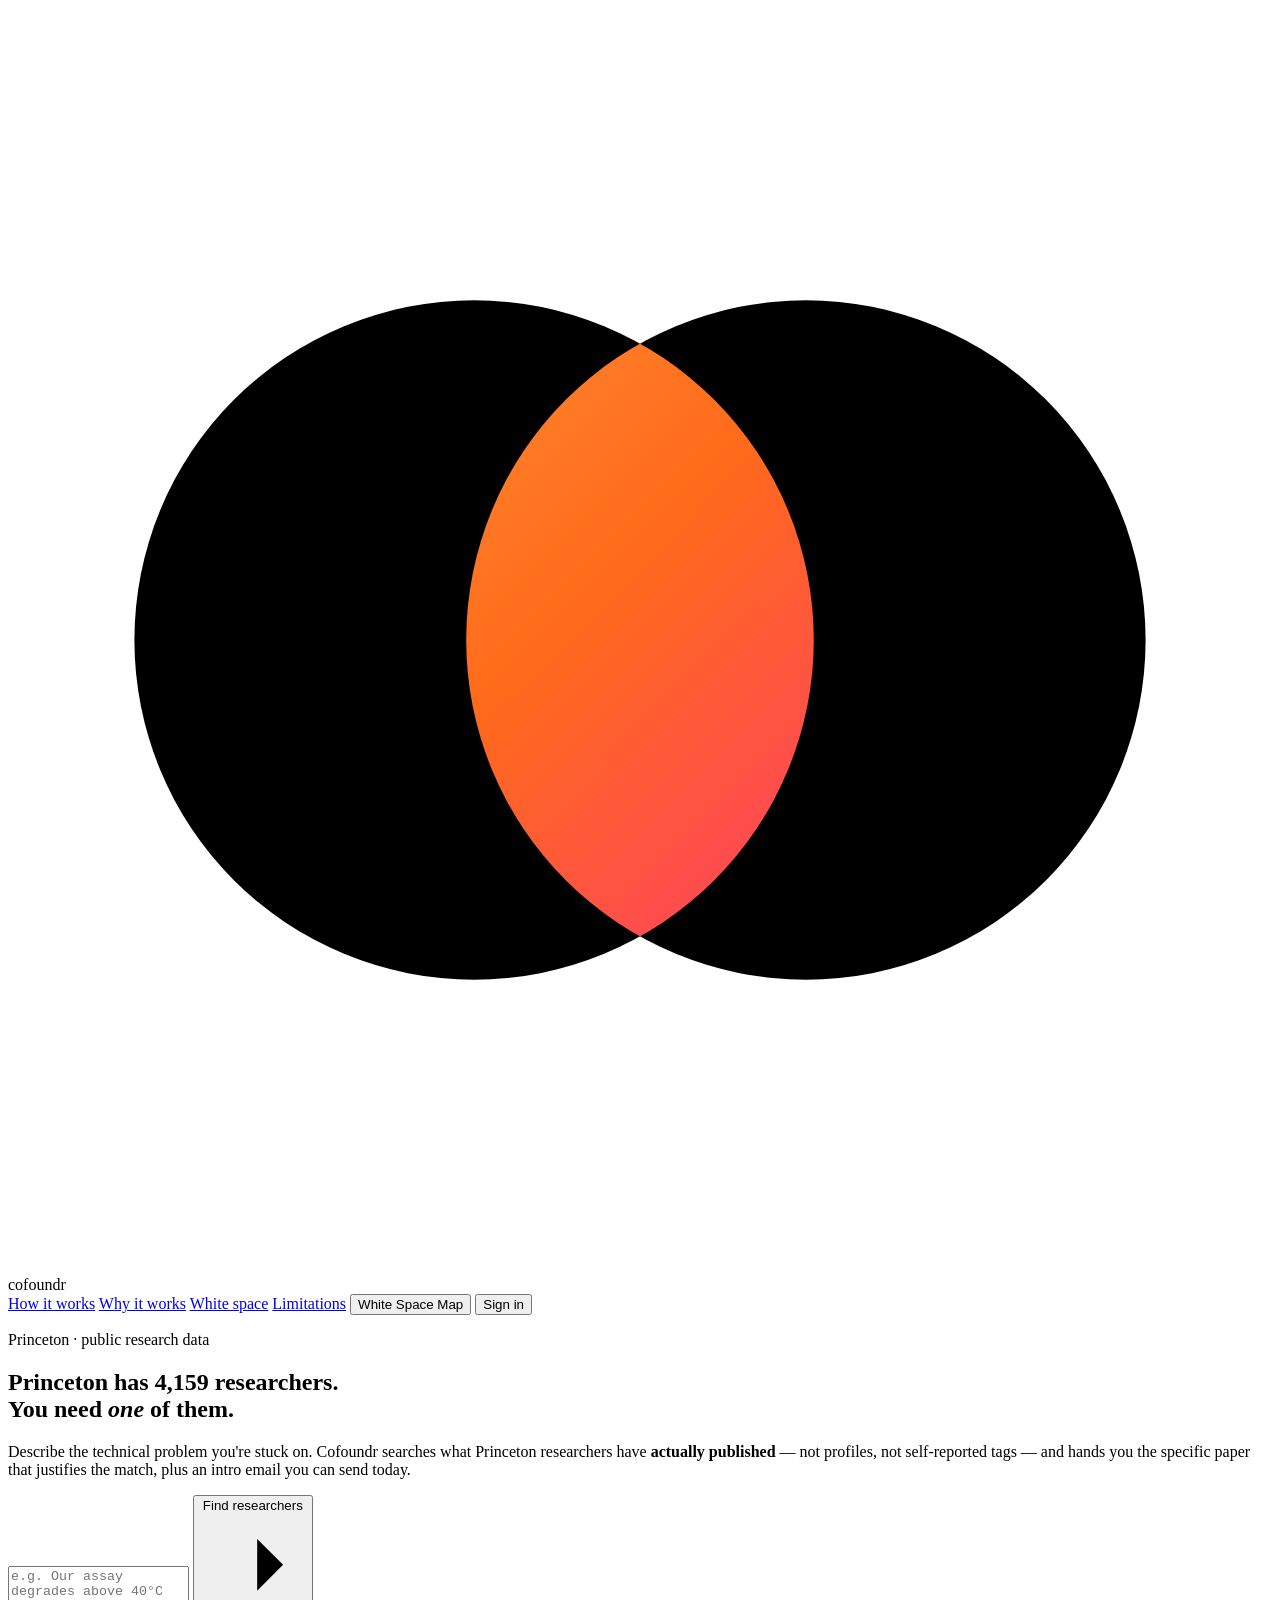
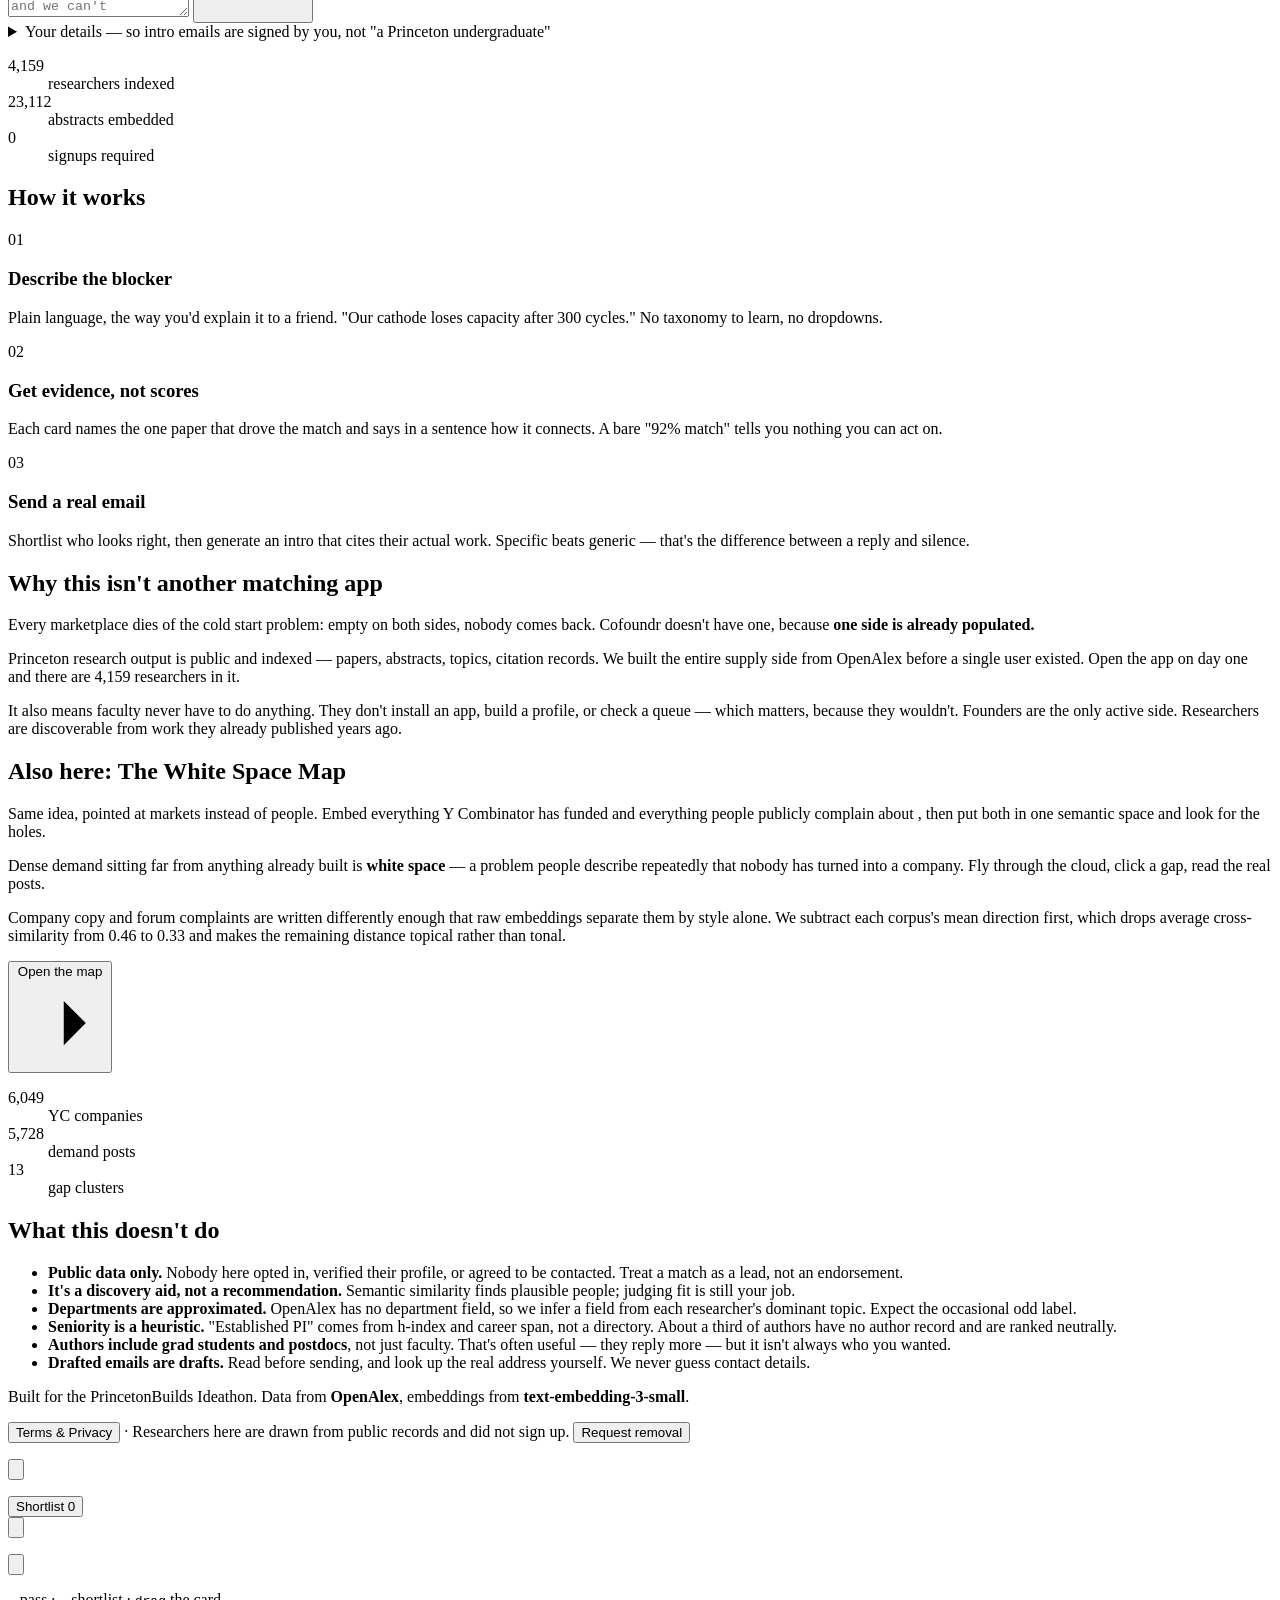
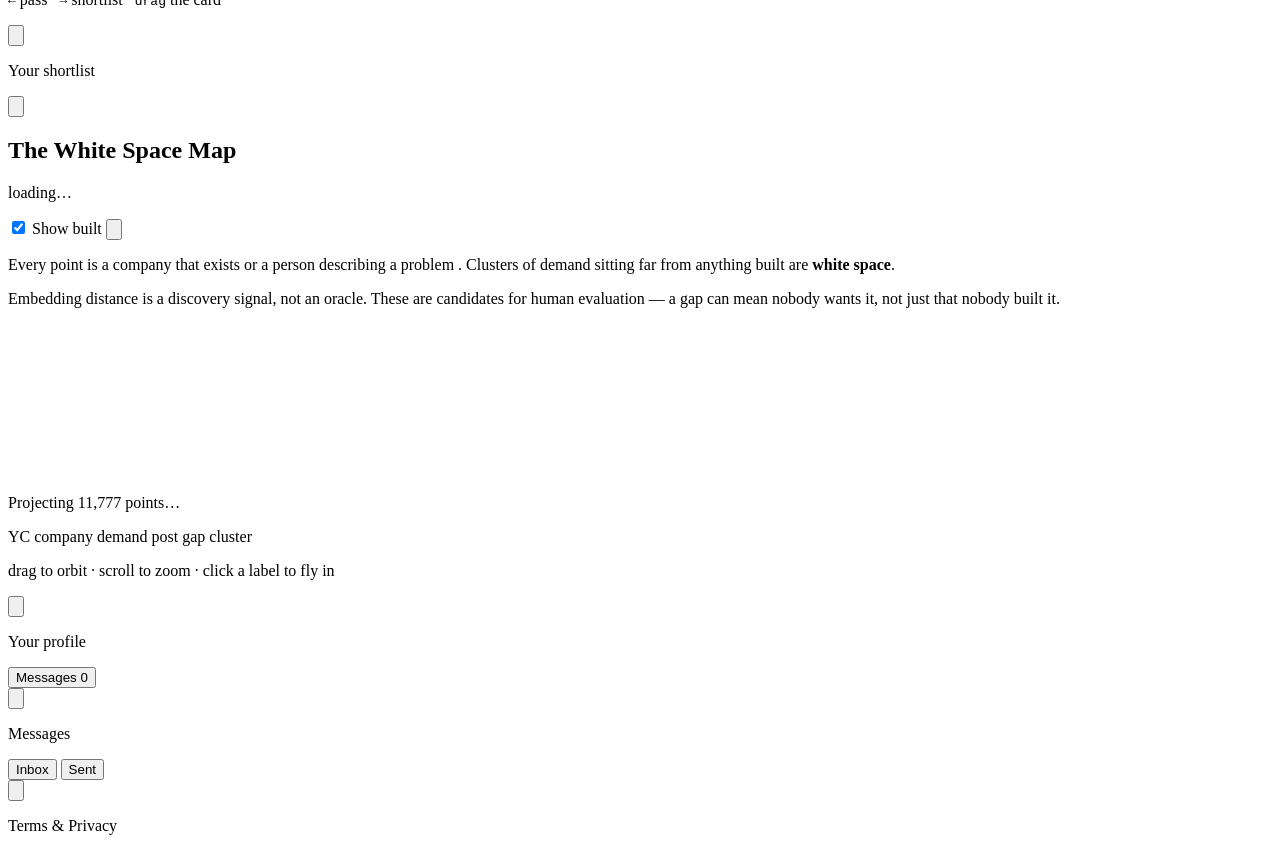
==== app/static/index.html @ f724404a "Add intake questions, jargon translator, terms, and motion Two matching questions at signup: who you" ====
<!doctype html>
<html lang="en">
<head>
<meta charset="utf-8">
<meta name="viewport" content="width=device-width, initial-scale=1">
<title>cofoundr — find the researcher who can solve your problem</title>
<!-- inline data URI so the tab icon survives with wifi off, like everything else here -->
<link rel="icon" href="data:image/svg+xml,%3Csvg xmlns='http://www.w3.org/2000/svg' viewBox='0 0 32 32'%3E%3Cdefs%3E%3ClinearGradient id='g' x1='0' y1='0' x2='1' y2='1'%3E%3Cstop offset='0' stop-color='%23ff9d3d'/%3E%3Cstop offset='.55' stop-color='%23ff6b1a'/%3E%3Cstop offset='1' stop-color='%23ff3d68'/%3E%3C/linearGradient%3E%3CclipPath id='r'%3E%3Ccircle cx='20.2' cy='16' r='8.6'/%3E%3C/clipPath%3E%3C/defs%3E%3Ccircle cx='11.8' cy='16' r='8.6' fill='none' stroke='%23888' stroke-width='1.8'/%3E%3Ccircle cx='20.2' cy='16' r='8.6' fill='none' stroke='%23888' stroke-width='1.8'/%3E%3Ccircle cx='11.8' cy='16' r='8.6' fill='url(%23g)' clip-path='url(%23r)'/%3E%3C/svg%3E">
<link rel="stylesheet" href="/static/style.css">
</head>
<body>

<div class="grain" aria-hidden="true"></div>

<!-- ── Landing ────────────────────────────────────────────── -->
<section id="search-view" class="view is-active">
  <nav class="nav">
    <div class="brand">
      <!-- Two circles: the problem you have, the work someone already published.
           The lit intersection is the whole product. -->
      <svg class="brand-mark" viewBox="0 0 32 32" aria-hidden="true">
        <defs>
          <linearGradient id="cf-grad" x1="0" y1="0" x2="1" y2="1">
            <stop offset="0" stop-color="#ff9d3d"/>
            <stop offset="0.55" stop-color="#ff6b1a"/>
            <stop offset="1" stop-color="#ff3d68"/>
          </linearGradient>
          <clipPath id="cf-right"><circle cx="20.2" cy="16" r="8.6"/></clipPath>
        </defs>
        <circle class="cf-ring" cx="11.8" cy="16" r="8.6"/>
        <circle class="cf-ring" cx="20.2" cy="16" r="8.6"/>
        <circle class="cf-lens" cx="11.8" cy="16" r="8.6" fill="url(#cf-grad)" clip-path="url(#cf-right)"/>
      </svg>
      <span class="brand-name">cofoundr</span>
    </div>
    <div class="nav-links">
      <a href="#how">How it works</a>
      <a href="#insight">Why it works</a>
      <a href="#map">White space</a>
      <a href="#limits">Limitations</a>
      <button class="nav-cta" id="open-map">White Space Map</button>
      <button class="nav-account" id="nav-account">Sign in</button>
    </div>
  </nav>

  <div class="landing">
    <header class="search-inner">
      <p class="eyebrow">Princeton · public research data</p>
      <h1 class="hero">
        Princeton has <span class="count">4,159</span> researchers.<br>
        You need <em>one</em> of them.
      </h1>
      <p class="hero-sub">
        Describe the technical problem you're stuck on. Cofoundr searches what
        Princeton researchers have <strong>actually published</strong> — not profiles,
        not self-reported tags — and hands you the specific paper that justifies the
        match, plus an intro email you can send today.
      </p>

      <form id="search-form" class="search-box" autocomplete="off">
        <textarea id="problem-input" rows="3" placeholder="e.g. Our assay degrades above 40°C and we can't stabilize the enzyme…" aria-label="Describe your technical problem"></textarea>
        <button type="submit" class="btn-primary" id="search-btn">
          <span>Find researchers</span>
          <svg viewBox="0 0 24 24" aria-hidden="true"><path d="M5 12h13M13 6l6 6-6 6"/></svg>
        </button>
      </form>

      <div class="chips" id="scenario-chips" aria-label="Example problems"></div>

      <details class="profile">
        <summary>Your details <span>— so intro emails are signed by you, not "a Princeton undergraduate"</span></summary>
        <div class="profile-grid">
          <label>Name<input id="f-name" type="text" placeholder="Alex Zeng" autocomplete="off"></label>
          <label>Year<input id="f-year" type="text" placeholder="junior" autocomplete="off"></label>
          <label>Major<input id="f-major" type="text" placeholder="Computer Science" autocomplete="off"></label>
          <label class="wide">What you're building<input id="f-project" type="text" placeholder="a low-cost water testing kit for rural clinics" autocomplete="off"></label>
        </div>
        <p class="profile-note">Saved in this browser only. Never sent anywhere except to draft your email.</p>
      </details>

      <dl class="stats">
        <div><dt>4,159</dt><dd>researchers indexed</dd></div>
        <div><dt>23,112</dt><dd>abstracts embedded</dd></div>
        <div><dt>0</dt><dd>signups required</dd></div>
      </dl>
    </header>

    <section class="band" id="how">
      <h2 class="band-title">How it works</h2>
      <div class="steps">
        <article class="step">
          <span class="step-n">01</span>
          <h3>Describe the blocker</h3>
          <p>Plain language, the way you'd explain it to a friend. "Our cathode loses capacity after 300 cycles." No taxonomy to learn, no dropdowns.</p>
        </article>
        <article class="step">
          <span class="step-n">02</span>
          <h3>Get evidence, not scores</h3>
          <p>Each card names the one paper that drove the match and says in a sentence how it connects. A bare "92% match" tells you nothing you can act on.</p>
        </article>
        <article class="step">
          <span class="step-n">03</span>
          <h3>Send a real email</h3>
          <p>Shortlist who looks right, then generate an intro that cites their actual work. Specific beats generic — that's the difference between a reply and silence.</p>
        </article>
      </div>
    </section>

    <section class="band" id="insight">
      <h2 class="band-title">Why this isn't another matching app</h2>
      <div class="insight">
        <p class="insight-lead">
          Every marketplace dies of the cold start problem: empty on both sides, nobody
          comes back. Cofoundr doesn't have one, because <strong>one side is already
          populated.</strong>
        </p>
        <p>
          Princeton research output is public and indexed — papers, abstracts, topics,
          citation records. We built the entire supply side from OpenAlex before a single
          user existed. Open the app on day one and there are 4,159 researchers in it.
        </p>
        <p>
          It also means faculty never have to do anything. They don't install an app, build
          a profile, or check a queue — which matters, because they wouldn't. Founders are
          the only active side. Researchers are discoverable from work they already
          published years ago.
        </p>
      </div>
    </section>

    <section class="band" id="map">
      <h2 class="band-title">Also here: The White Space Map</h2>
      <div class="mapband">
        <div class="mapband-copy">
          <p>
            Same idea, pointed at markets instead of people. Embed everything Y Combinator
            has funded <span class="dot built"></span> and everything people publicly
            complain about <span class="dot want"></span>, then put both in one semantic
            space and look for the holes.
          </p>
          <p>
            Dense demand sitting far from anything already built is
            <b>white space</b> — a problem people describe repeatedly that nobody has
            turned into a company. Fly through the cloud, click a gap, read the real posts.
          </p>
          <p class="mapband-caveat">
            Company copy and forum complaints are written differently enough that raw
            embeddings separate them by style alone. We subtract each corpus's mean
            direction first, which drops average cross-similarity from 0.46 to 0.33 and
            makes the remaining distance topical rather than tonal.
          </p>
          <button class="btn-primary" id="open-map-2">
            <span>Open the map</span>
            <svg viewBox="0 0 24 24" aria-hidden="true"><path d="M5 12h13M13 6l6 6-6 6"/></svg>
          </button>
        </div>
        <dl class="stats mapband-stats">
          <div><dt>6,049</dt><dd>YC companies</dd></div>
          <div><dt>5,728</dt><dd>demand posts</dd></div>
          <div><dt>13</dt><dd>gap clusters</dd></div>
        </dl>
      </div>
    </section>

    <section class="band" id="limits">
      <h2 class="band-title">What this doesn't do</h2>
      <ul class="limits">
        <li><b>Public data only.</b> Nobody here opted in, verified their profile, or agreed to be contacted. Treat a match as a lead, not an endorsement.</li>
        <li><b>It's a discovery aid, not a recommendation.</b> Semantic similarity finds plausible people; judging fit is still your job.</li>
        <li><b>Departments are approximated.</b> OpenAlex has no department field, so we infer a field from each researcher's dominant topic. Expect the occasional odd label.</li>
        <li><b>Seniority is a heuristic.</b> "Established PI" comes from h-index and career span, not a directory. About a third of authors have no author record and are ranked neutrally.</li>
        <li><b>Authors include grad students and postdocs</b>, not just faculty. That's often useful — they reply more — but it isn't always who you wanted.</li>
        <li><b>Drafted emails are drafts.</b> Read before sending, and look up the real address yourself. We never guess contact details.</li>
      </ul>
    </section>

    <footer class="foot">
      <p>Built for the PrincetonBuilds Ideathon. Data from <b>OpenAlex</b>, embeddings from <b>text-embedding-3-small</b>.</p>
      <p>
        <button type="button" class="link-btn" id="open-terms">Terms &amp; Privacy</button>
        · Researchers here are drawn from public records and did not sign up.
        <button type="button" class="link-btn" id="open-terms-2">Request removal</button>
      </p>
    </footer>
  </div>
</section>

<!-- ── Deck ───────────────────────────────────────────────── -->
<section id="deck-view" class="view">
  <header class="topbar">
    <button class="icon-btn" id="back-btn" aria-label="New search">
      <svg viewBox="0 0 24 24"><path d="M19 12H6M11 18l-6-6 6-6"/></svg>
    </button>
    <p class="topbar-problem" id="topbar-problem"></p>
    <button class="shortlist-btn" id="shortlist-btn">
      Shortlist <span class="badge" id="shortlist-count">0</span>
    </button>
  </header>

  <div class="deck-wrap">
    <div class="deck" id="deck" aria-live="polite"></div>

    <div class="deck-empty" id="deck-empty" hidden>
      <h2>That's everyone.</h2>
      <p id="deck-empty-sub"></p>
      <button class="btn-primary" id="view-shortlist-btn">Review shortlist</button>
    </div>
  </div>

  <div class="deck-controls" id="deck-controls">
    <button class="round-btn pass" id="pass-btn" aria-label="Pass">
      <svg viewBox="0 0 24 24"><path d="M18 6 6 18M6 6l12 12"/></svg>
    </button>
    <p class="progress" id="progress"></p>
    <button class="round-btn keep" id="keep-btn" aria-label="Shortlist">
      <svg viewBox="0 0 24 24"><path d="M20 6 9 17l-5-5"/></svg>
    </button>
  </div>

  <p class="kbd-hint">
    <kbd>←</kbd> pass · <kbd>→</kbd> shortlist · <kbd>drag</kbd> the card
  </p>
</section>

<!-- ── Shortlist ──────────────────────────────────────────── -->
<section id="shortlist-view" class="view">
  <header class="topbar">
    <button class="icon-btn" id="shortlist-back-btn" aria-label="Back to cards">
      <svg viewBox="0 0 24 24"><path d="M19 12H6M11 18l-6-6 6-6"/></svg>
    </button>
    <p class="topbar-problem">Your shortlist</p>
    <span class="topbar-spacer"></span>
  </header>
  <div class="shortlist-list" id="shortlist-list"></div>
</section>

<!-- ── White Space Map ────────────────────────────────────── -->
<section id="ws-view" class="view">
  <header class="topbar">
    <button class="icon-btn" id="ws-back" aria-label="Back">
      <svg viewBox="0 0 24 24"><path d="M19 12H6M11 18l-6-6 6-6"/></svg>
    </button>
    <div class="ws-head">
      <h2>The White Space Map</h2>
      <p id="ws-stats">loading…</p>
    </div>
    <div class="ws-tools">
      <label class="ws-check"><input type="checkbox" id="ws-toggle-supply" checked> Show built</label>
      <button class="icon-btn" id="ws-reset" aria-label="Reset view">
        <svg viewBox="0 0 24 24"><path d="M3 12a9 9 0 1 0 3-6.7M3 4v5h5"/></svg>
      </button>
    </div>
  </header>

  <div class="ws-body">
    <aside class="ws-side">
      <p class="ws-side-lead">
        Every point is a company that exists <span class="dot built"></span> or a person
        describing a problem <span class="dot want"></span>. Clusters of demand sitting far
        from anything built are <b>white space</b>.
      </p>
      <div class="ws-cluster-list" id="ws-cluster-list"></div>
      <p class="ws-caveat">
        Embedding distance is a discovery signal, not an oracle. These are candidates for
        human evaluation — a gap can mean nobody wants it, not just that nobody built it.
      </p>
    </aside>

    <div class="ws-stage">
      <canvas id="ws-canvas"></canvas>
      <div class="ws-labels" id="ws-labels"></div>
      <div class="ws-loading" id="ws-loading"><div class="spinner"></div><p class="loading-note">Projecting 11,777 points…</p></div>
      <div class="ws-legend">
        <span><i class="dot built"></i> YC company</span>
        <span><i class="dot want"></i> demand post</span>
        <span><i class="dot gap"></i> gap cluster</span>
      </div>
      <p class="ws-hint">drag to orbit · scroll to zoom · click a label to fly in</p>
    </div>
  </div>

  <article class="ws-detail" id="ws-detail" hidden></article>
</section>

<!-- ── Account ────────────────────────────────────────────── -->
<section id="account-view" class="view">
  <header class="topbar">
    <button class="icon-btn" id="account-back" aria-label="Back">
      <svg viewBox="0 0 24 24"><path d="M19 12H6M11 18l-6-6 6-6"/></svg>
    </button>
    <p class="topbar-problem" id="account-title">Your profile</p>
    <button class="shortlist-btn" id="nav-messages">Messages <span class="badge" id="msg-badge">0</span></button>
  </header>
  <div class="pane" id="account-body"></div>
</section>

<!-- ── Messages ───────────────────────────────────────────── -->
<section id="messages-view" class="view">
  <header class="topbar">
    <button class="icon-btn" id="messages-back" aria-label="Back">
      <svg viewBox="0 0 24 24"><path d="M19 12H6M11 18l-6-6 6-6"/></svg>
    </button>
    <p class="topbar-problem">Messages</p>
    <div class="seg" id="msg-tabs">
      <button class="seg-btn is-on" data-box="inbox">Inbox</button>
      <button class="seg-btn" data-box="sent">Sent</button>
    </div>
  </header>
  <div class="msg-body">
    <div class="msg-list" id="msg-list"></div>
    <div class="msg-thread" id="msg-thread"></div>
  </div>
</section>

<!-- ── Terms ──────────────────────────────────────────────── -->
<section id="terms-view" class="view">
  <header class="topbar">
    <button class="icon-btn" id="terms-back" aria-label="Back">
      <svg viewBox="0 0 24 24"><path d="M19 12H6M11 18l-6-6 6-6"/></svg>
    </button>
    <p class="topbar-problem">Terms &amp; Privacy</p>
    <span class="topbar-spacer"></span>
  </header>
  <div class="pane" id="terms-body"><div class="spinner"></div></div>
</section>

<!-- ── Auth modal ─────────────────────────────────────────── -->
<div class="modal-backdrop" id="auth-modal" hidden>
  <div class="modal auth-modal" role="dialog" aria-modal="true" aria-labelledby="auth-title">
    <header class="modal-head">
      <h2 id="auth-title">Sign in</h2>
      <button class="icon-btn" id="auth-close" aria-label="Close">
        <svg viewBox="0 0 24 24"><path d="M18 6 6 18M6 6l12 12"/></svg>
      </button>
    </header>
    <form class="modal-body auth-form" id="auth-form" autocomplete="on">
      <div class="seg auth-mode">
        <button type="button" class="seg-btn is-on" data-mode="login">Sign in</button>
        <button type="button" class="seg-btn" data-mode="signup">Create account</button>
      </div>

      <div class="auth-roles" id="auth-roles" hidden>
        <label class="role-card">
          <input type="radio" name="role" value="founder" checked>
          <b>I'm looking for people</b>
          <span>Describe a problem, get matched, send intros.</span>
        </label>
        <label class="role-card">
          <input type="radio" name="role" value="researcher">
          <b>I'm a researcher</b>
          <span>Claim the profile we already built from your published work.</span>
        </label>
      </div>

      <div class="intake" id="intake-block" hidden>
        <div class="intake-q">
          <p class="intake-label">Which of these is you?</p>
          <div class="pill-row" id="identity-pills"></div>
        </div>
        <div class="intake-q">
          <p class="intake-label">Who are you trying to meet? <span>Pick any</span></p>
          <div class="pill-row" id="seeking-pills"></div>
          <p class="intake-hint" id="seeking-hint"></p>
        </div>
      </div>

      <label class="terms-check" id="terms-check" hidden>
        <input type="checkbox" id="accept-terms">
        <span>I've read and accept the <button type="button" class="link-btn" id="open-terms-inline">Terms &amp; Privacy</button>, including that researchers listed here are drawn from public data and never signed up.</span>
      </label>

      <label class="field" id="auth-name-field" hidden>Name
        <input type="text" id="auth-name" autocomplete="name" placeholder="Alex Zeng">
      </label>
      <label class="field">Email
        <input type="email" id="auth-email" autocomplete="email" required placeholder="you@princeton.edu">
      </label>
      <label class="field">Password
        <input type="password" id="auth-password" autocomplete="current-password" required placeholder="at least 8 characters">
      </label>

      <p class="auth-error" id="auth-error" hidden></p>
      <button type="submit" class="btn-primary auth-submit" id="auth-submit">
        <span>Sign in</span>
      </button>
      <p class="disclose auth-note">
        Demo-grade accounts: passwords are hashed (PBKDF2) and sessions are signed, but there's
        no email verification or password reset. Don't reuse a real password.
      </p>
    </form>
  </div>
</div>

<!-- ── Intro modal ────────────────────────────────────────── -->
<div class="modal-backdrop" id="intro-modal" hidden>
  <div class="modal" role="dialog" aria-modal="true" aria-labelledby="intro-title">
    <header class="modal-head">
      <h2 id="intro-title">Intro email</h2>
      <button class="icon-btn" id="intro-close" aria-label="Close">
        <svg viewBox="0 0 24 24"><path d="M18 6 6 18M6 6l12 12"/></svg>
      </button>
    </header>
    <div class="modal-body" id="intro-body"></div>
    <footer class="modal-foot">
      <p class="disclose" id="intro-hint"></p>
      <button class="ghost-btn" id="copy-btn">Copy</button>
      <button class="btn-primary" id="send-btn"><span>Send via Cofoundr</span></button>
    </footer>
  </div>
</div>

<div class="toast" id="toast" hidden></div>

<script src="/static/motion.js"></script>
<script src="/static/whitespace.js"></script>
<script src="/static/accounts.js"></script>
<script src="/static/app.js"></script>
</body>
</html>
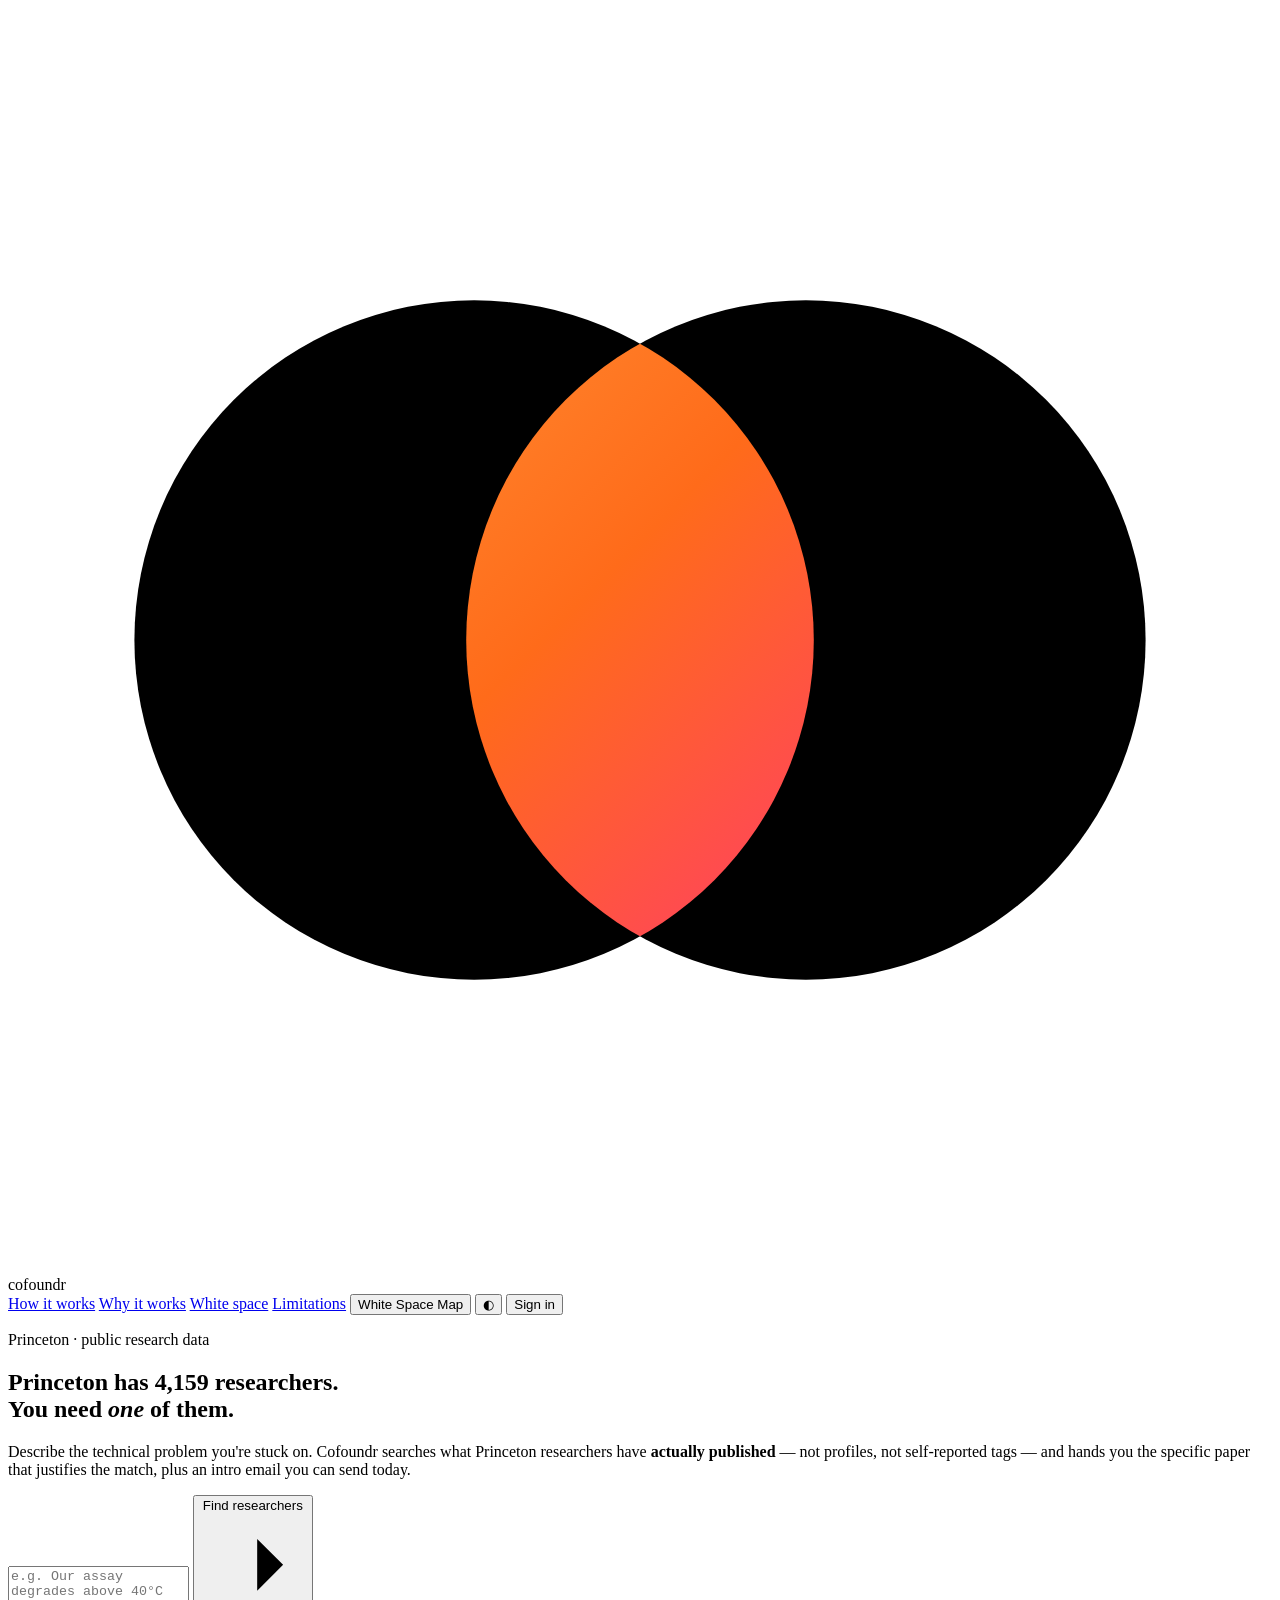
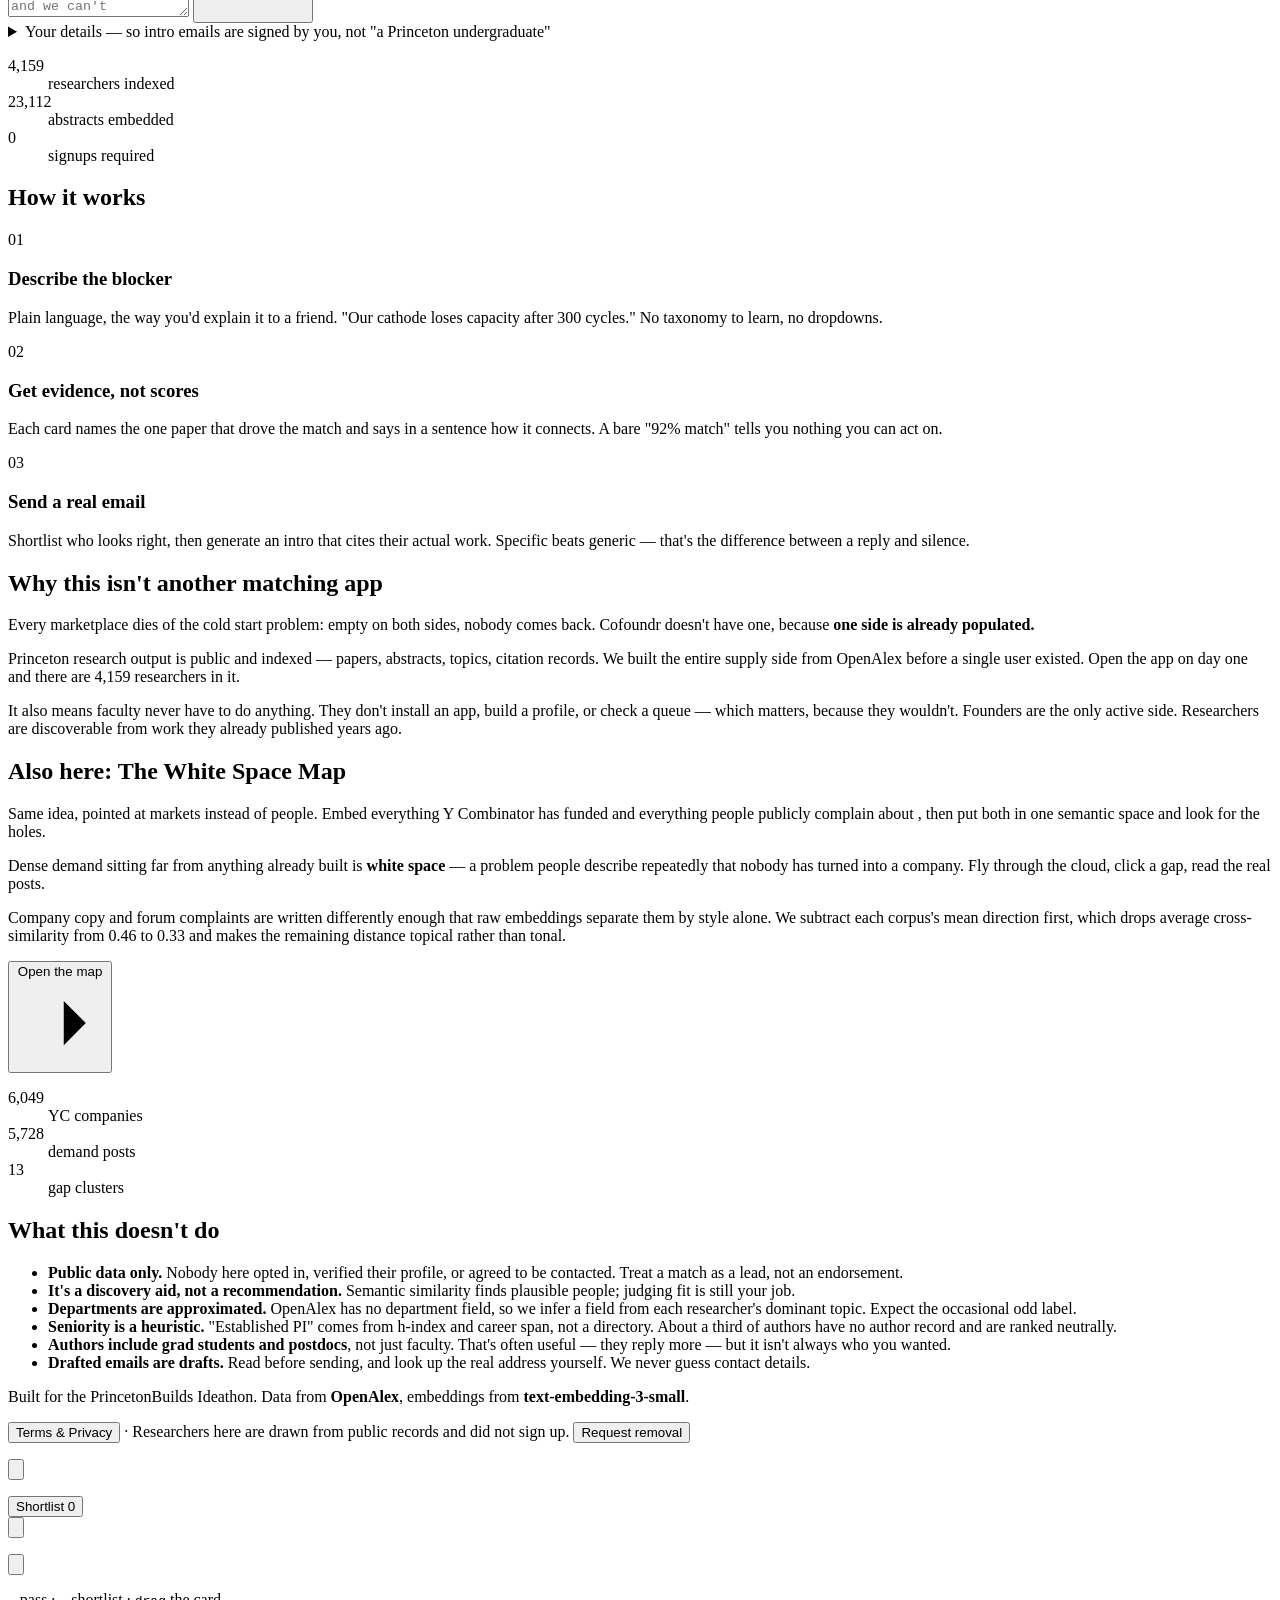
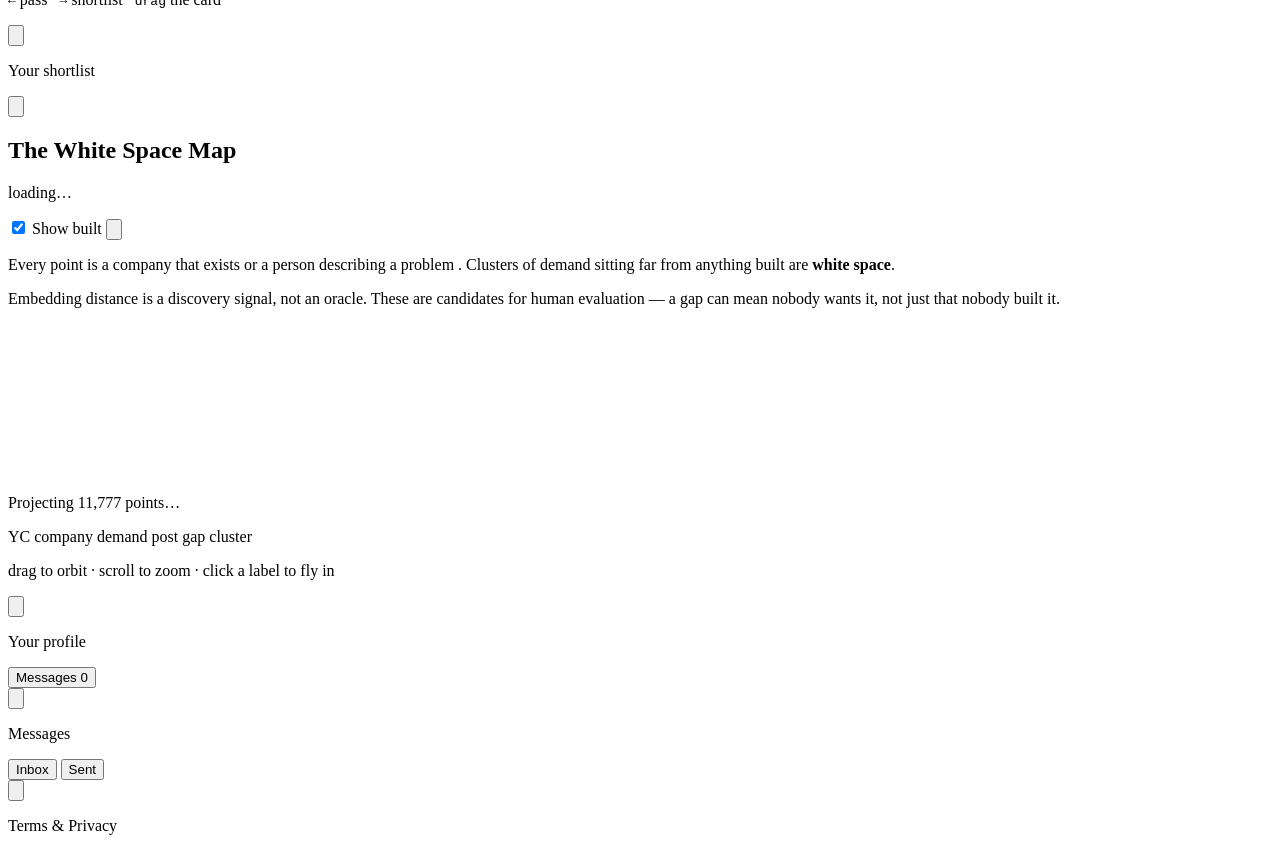
==== commit 13701e57: "Add theme control and a shader gradient backdrop The white/black inconsistency was prefers-color-sch" ====
--- a/app/static/index.html
+++ b/app/static/index.html
@@ -7,6 +7,8 @@
 <!-- inline data URI so the tab icon survives with wifi off, like everything else here -->
 <link rel="icon" href="data:image/svg+xml,%3Csvg xmlns='http://www.w3.org/2000/svg' viewBox='0 0 32 32'%3E%3Cdefs%3E%3ClinearGradient id='g' x1='0' y1='0' x2='1' y2='1'%3E%3Cstop offset='0' stop-color='%23ff9d3d'/%3E%3Cstop offset='.55' stop-color='%23ff6b1a'/%3E%3Cstop offset='1' stop-color='%23ff3d68'/%3E%3C/linearGradient%3E%3CclipPath id='r'%3E%3Ccircle cx='20.2' cy='16' r='8.6'/%3E%3C/clipPath%3E%3C/defs%3E%3Ccircle cx='11.8' cy='16' r='8.6' fill='none' stroke='%23888' stroke-width='1.8'/%3E%3Ccircle cx='20.2' cy='16' r='8.6' fill='none' stroke='%23888' stroke-width='1.8'/%3E%3Ccircle cx='11.8' cy='16' r='8.6' fill='url(%23g)' clip-path='url(%23r)'/%3E%3C/svg%3E">
 <link rel="stylesheet" href="/static/style.css">
+<!-- in head, before first paint: applying the saved theme later would flash -->
+<script src="/static/theme.js"></script>
 </head>
 <body>
 
@@ -39,6 +41,7 @@
       <a href="#map">White space</a>
       <a href="#limits">Limitations</a>
       <button class="nav-cta" id="open-map">White Space Map</button>
+      <button class="theme-toggle" id="theme-toggle" title="Theme">◐</button>
       <button class="nav-account" id="nav-account">Sign in</button>
     </div>
   </nav>
@@ -411,6 +414,7 @@
 
 <div class="toast" id="toast" hidden></div>
 
+<script src="/static/gradient.js"></script>
 <script src="/static/motion.js"></script>
 <script src="/static/whitespace.js"></script>
 <script src="/static/accounts.js"></script>
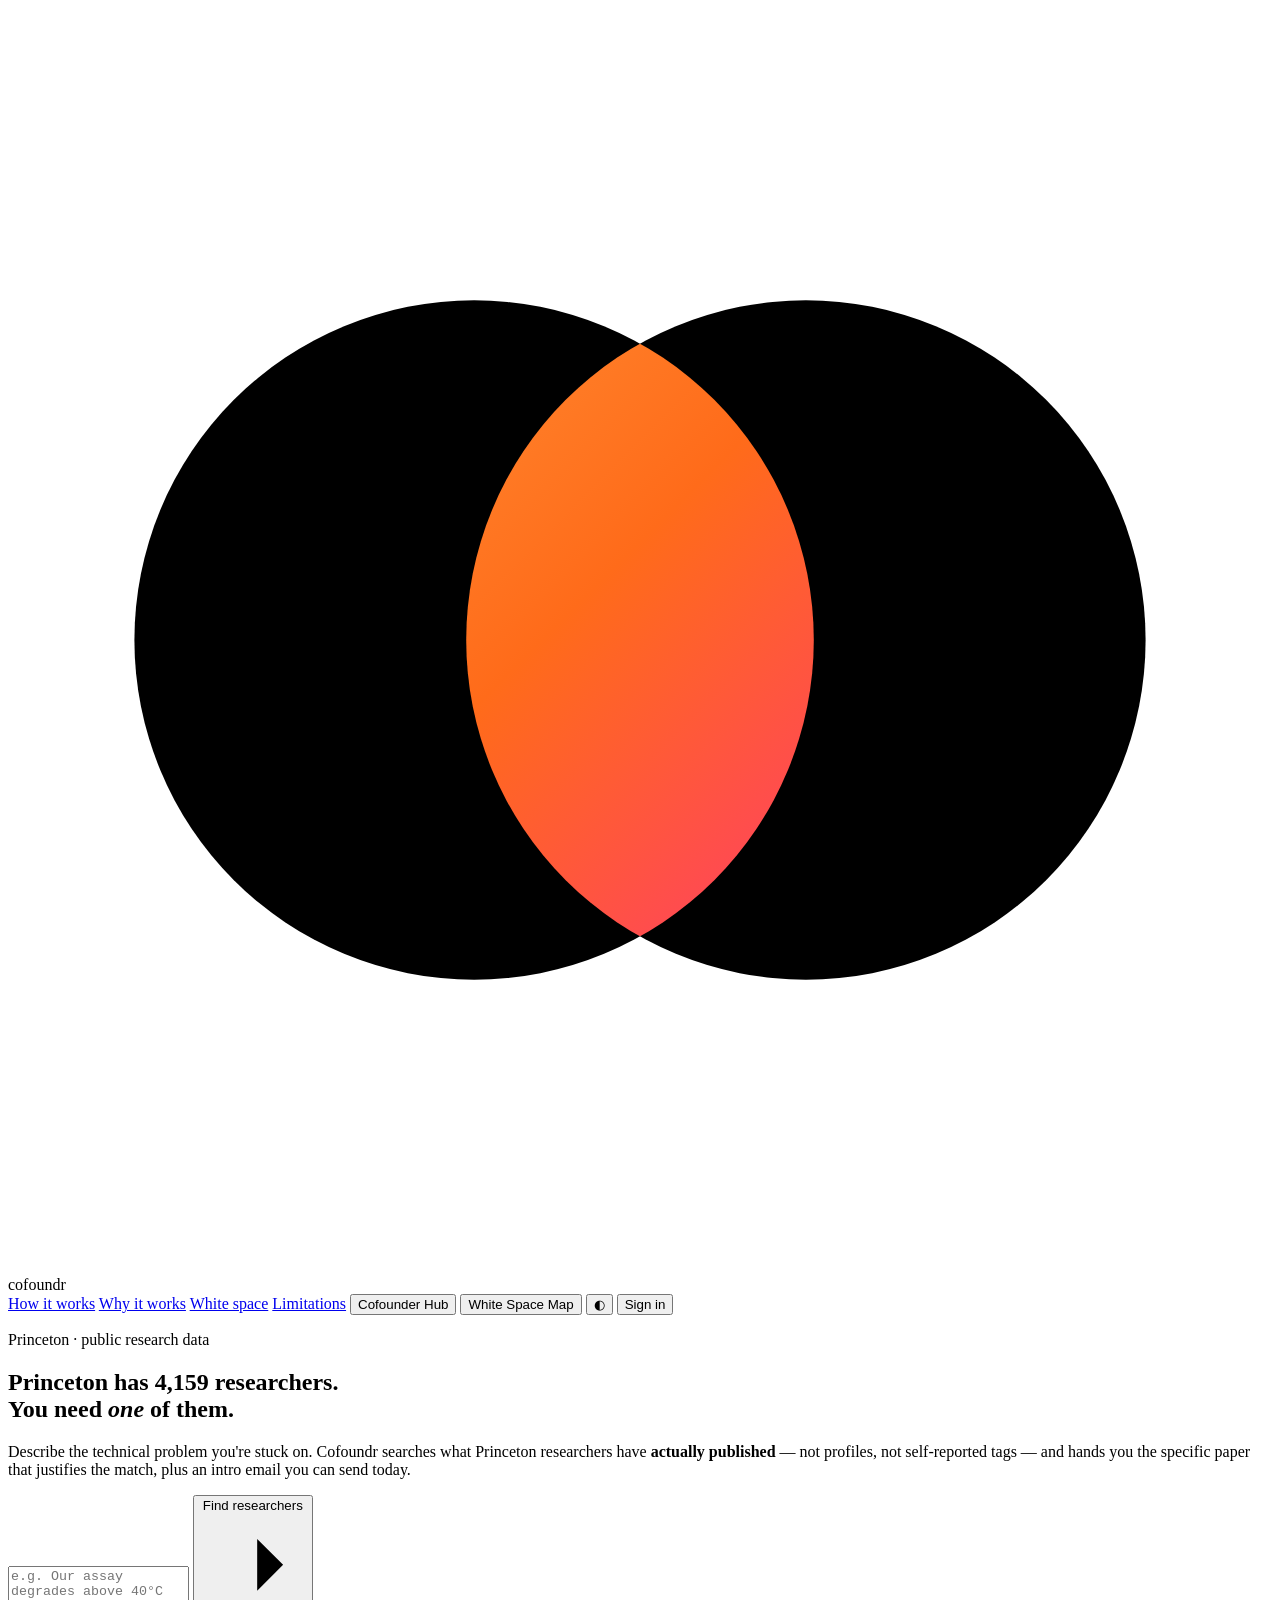
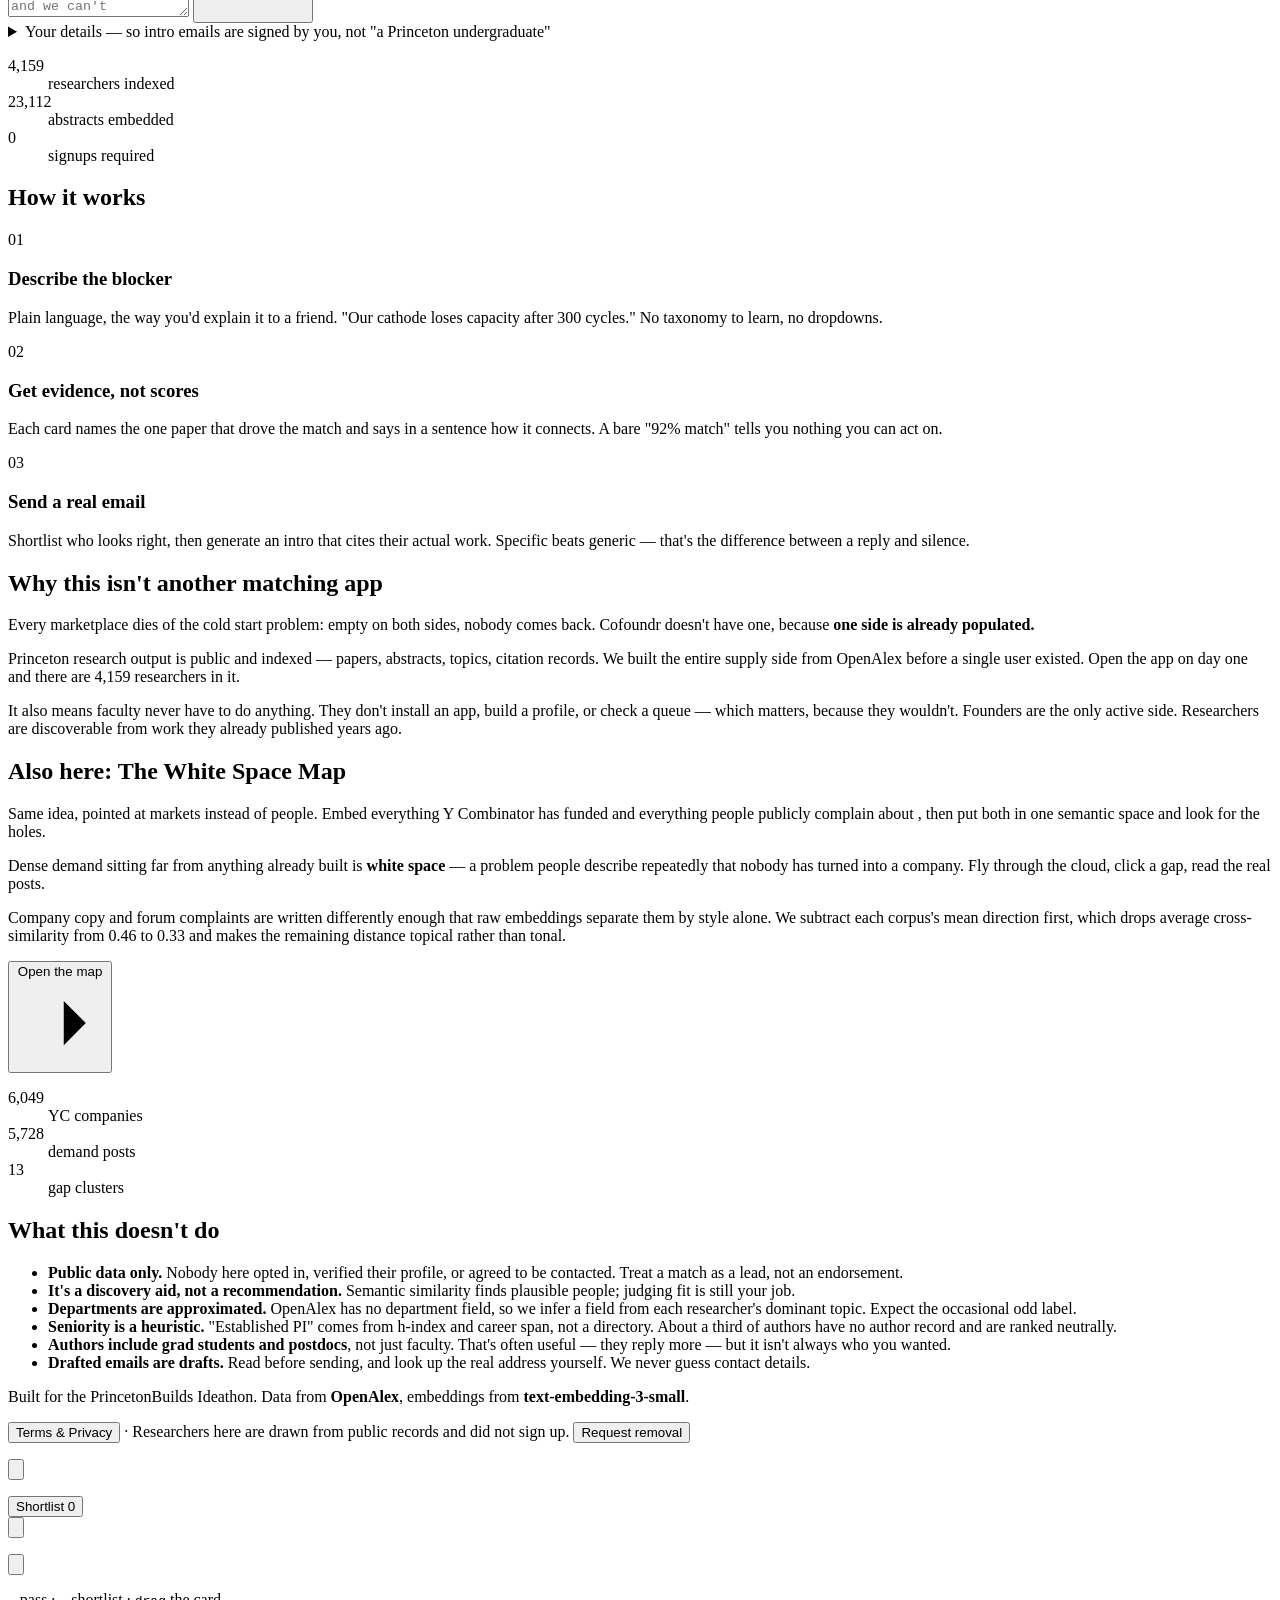
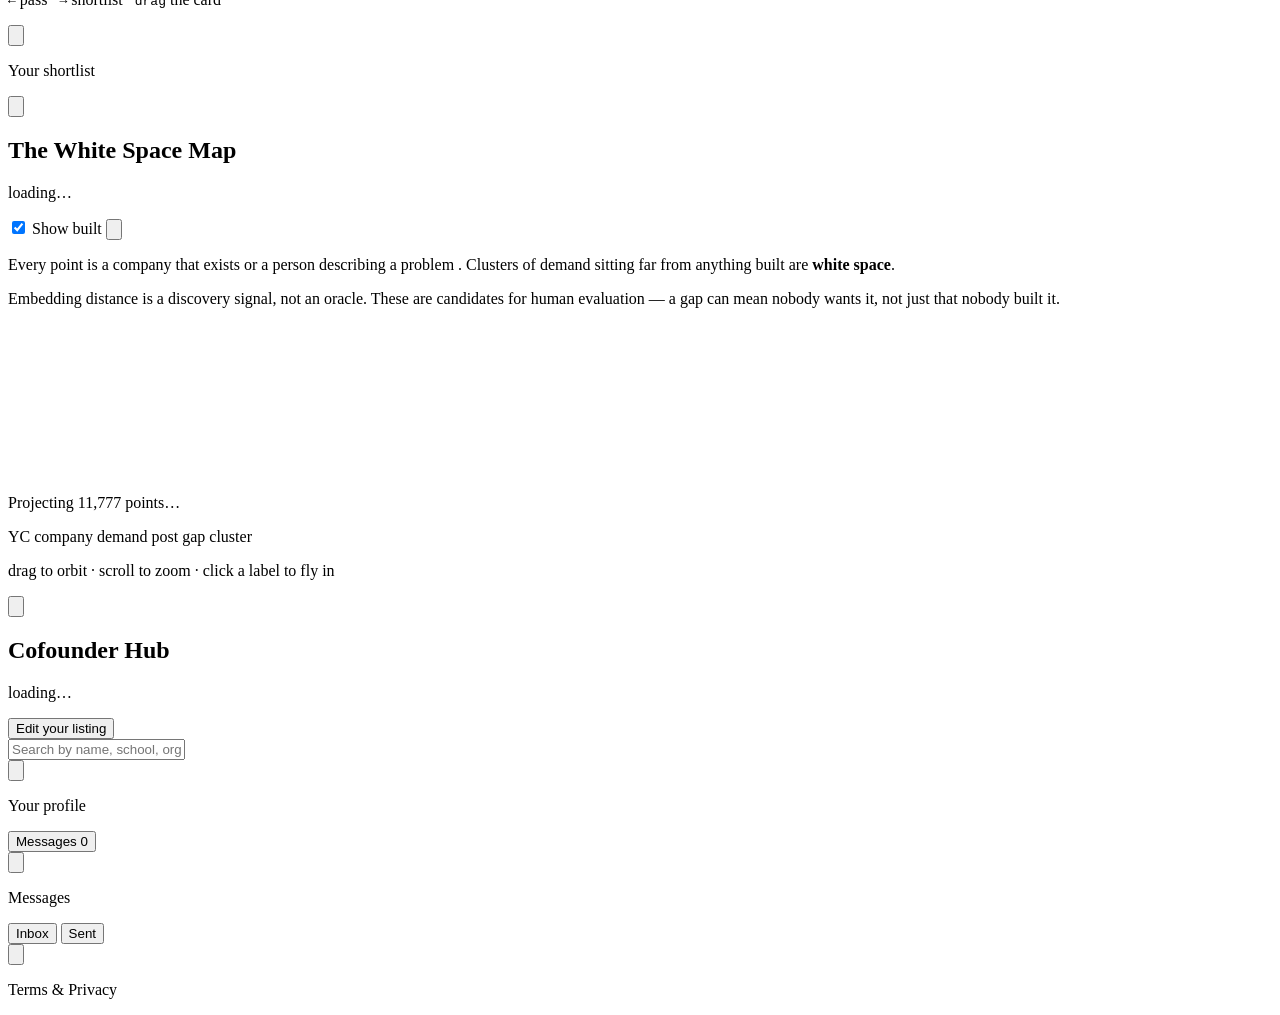
==== commit 74cc0af7: "Add the Cofounder Hub School and student-org fields on the founder profile, plus a hub view that sea" ====
--- a/app/static/index.html
+++ b/app/static/index.html
@@ -40,6 +40,7 @@
       <a href="#insight">Why it works</a>
       <a href="#map">White space</a>
       <a href="#limits">Limitations</a>
+      <button class="nav-cta" id="open-hub">Cofounder Hub</button>
       <button class="nav-cta" id="open-map">White Space Map</button>
       <button class="theme-toggle" id="theme-toggle" title="Theme">◐</button>
       <button class="nav-account" id="nav-account">Sign in</button>
@@ -285,6 +286,28 @@
   <article class="ws-detail" id="ws-detail" hidden></article>
 </section>
 
+<!-- ── Cofounder Hub ──────────────────────────────────────── -->
+<section id="hub-view" class="view">
+  <header class="topbar">
+    <button class="icon-btn" id="hub-back" aria-label="Back">
+      <svg viewBox="0 0 24 24"><path d="M19 12H6M11 18l-6-6 6-6"/></svg>
+    </button>
+    <div class="ws-head">
+      <h2>Cofounder Hub</h2>
+      <p id="hub-count">loading…</p>
+    </div>
+    <button class="shortlist-btn" id="hub-edit">Edit your listing</button>
+  </header>
+
+  <div class="hub-body">
+    <div class="hub-controls">
+      <input class="claim-search" id="hub-q" placeholder="Search by name, school, org, or what they're building…" autocomplete="off">
+      <div class="hub-facets" id="hub-facets"></div>
+    </div>
+    <div class="hub-list" id="hub-list"></div>
+  </div>
+</section>
+
 <!-- ── Account ────────────────────────────────────────────── -->
 <section id="account-view" class="view">
   <header class="topbar">
@@ -418,6 +441,7 @@
 <script src="/static/motion.js"></script>
 <script src="/static/whitespace.js"></script>
 <script src="/static/accounts.js"></script>
+<script src="/static/hub.js"></script>
 <script src="/static/app.js"></script>
 </body>
 </html>
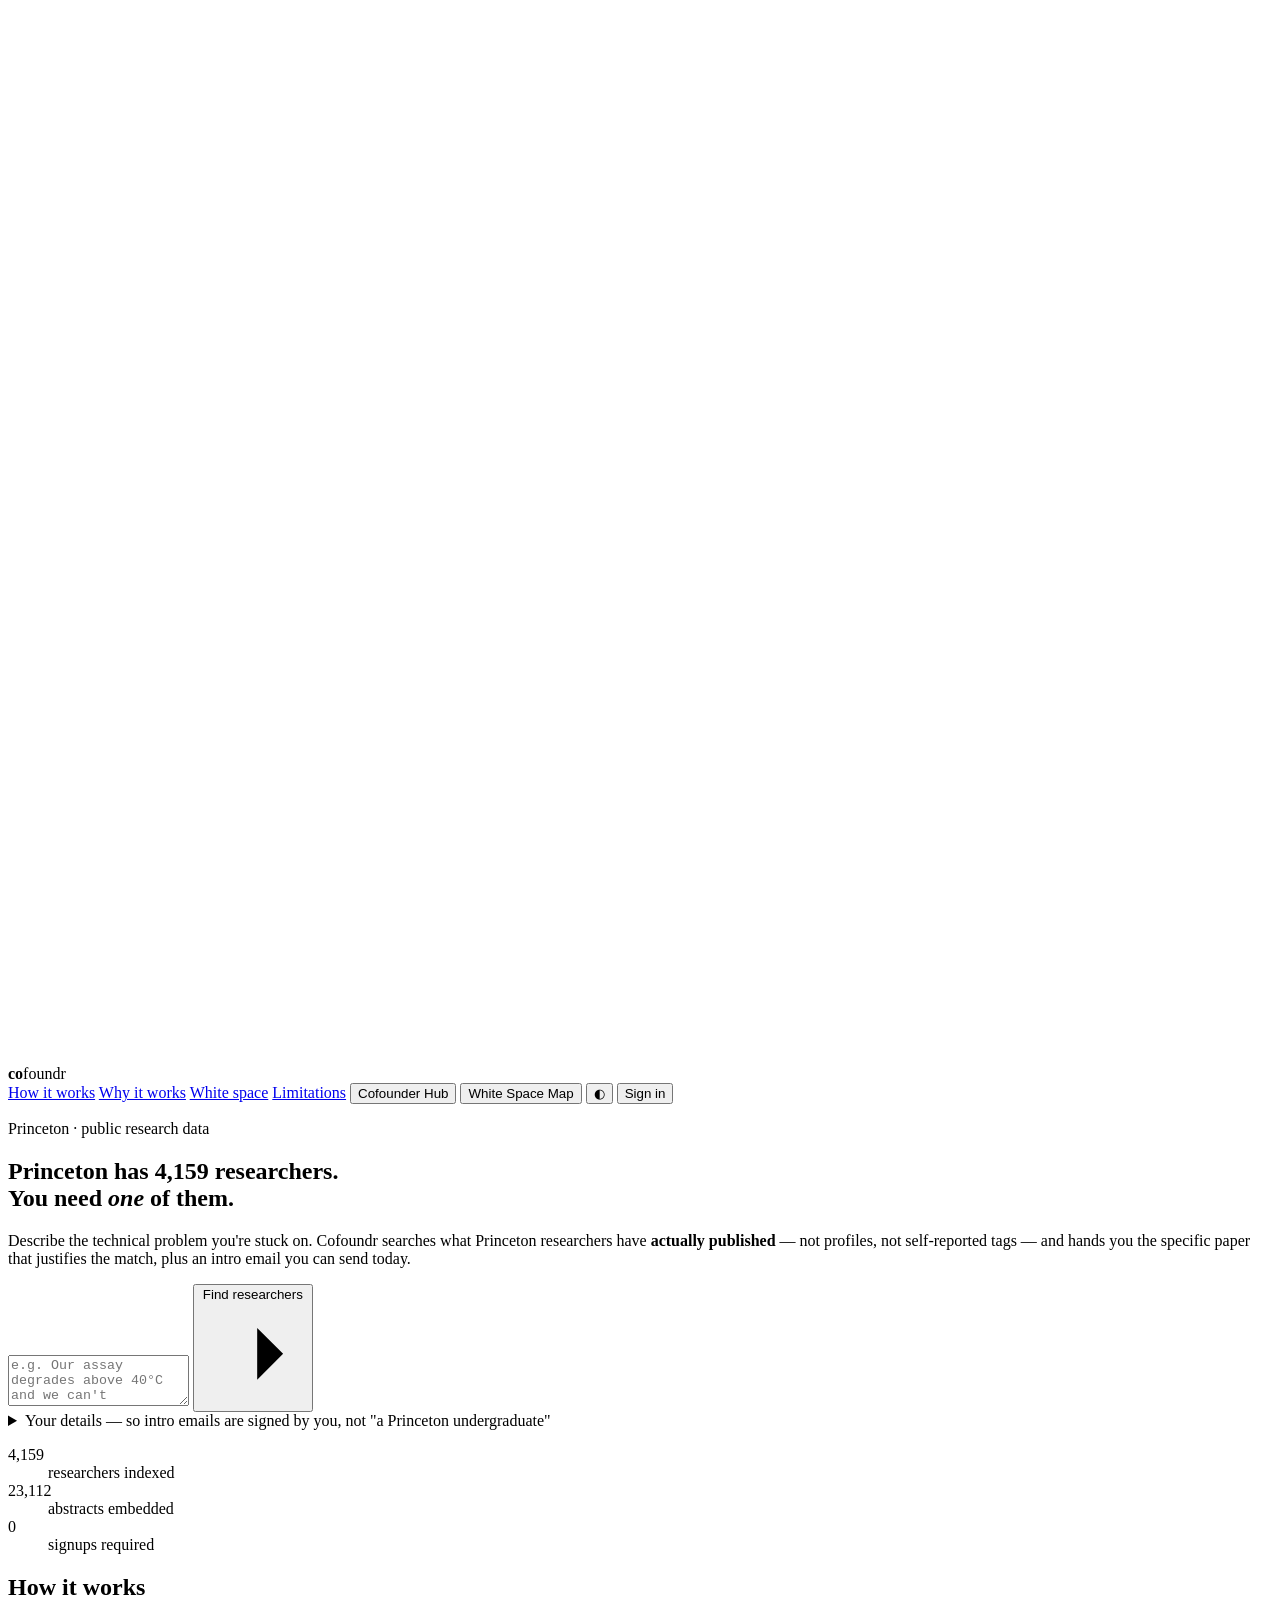
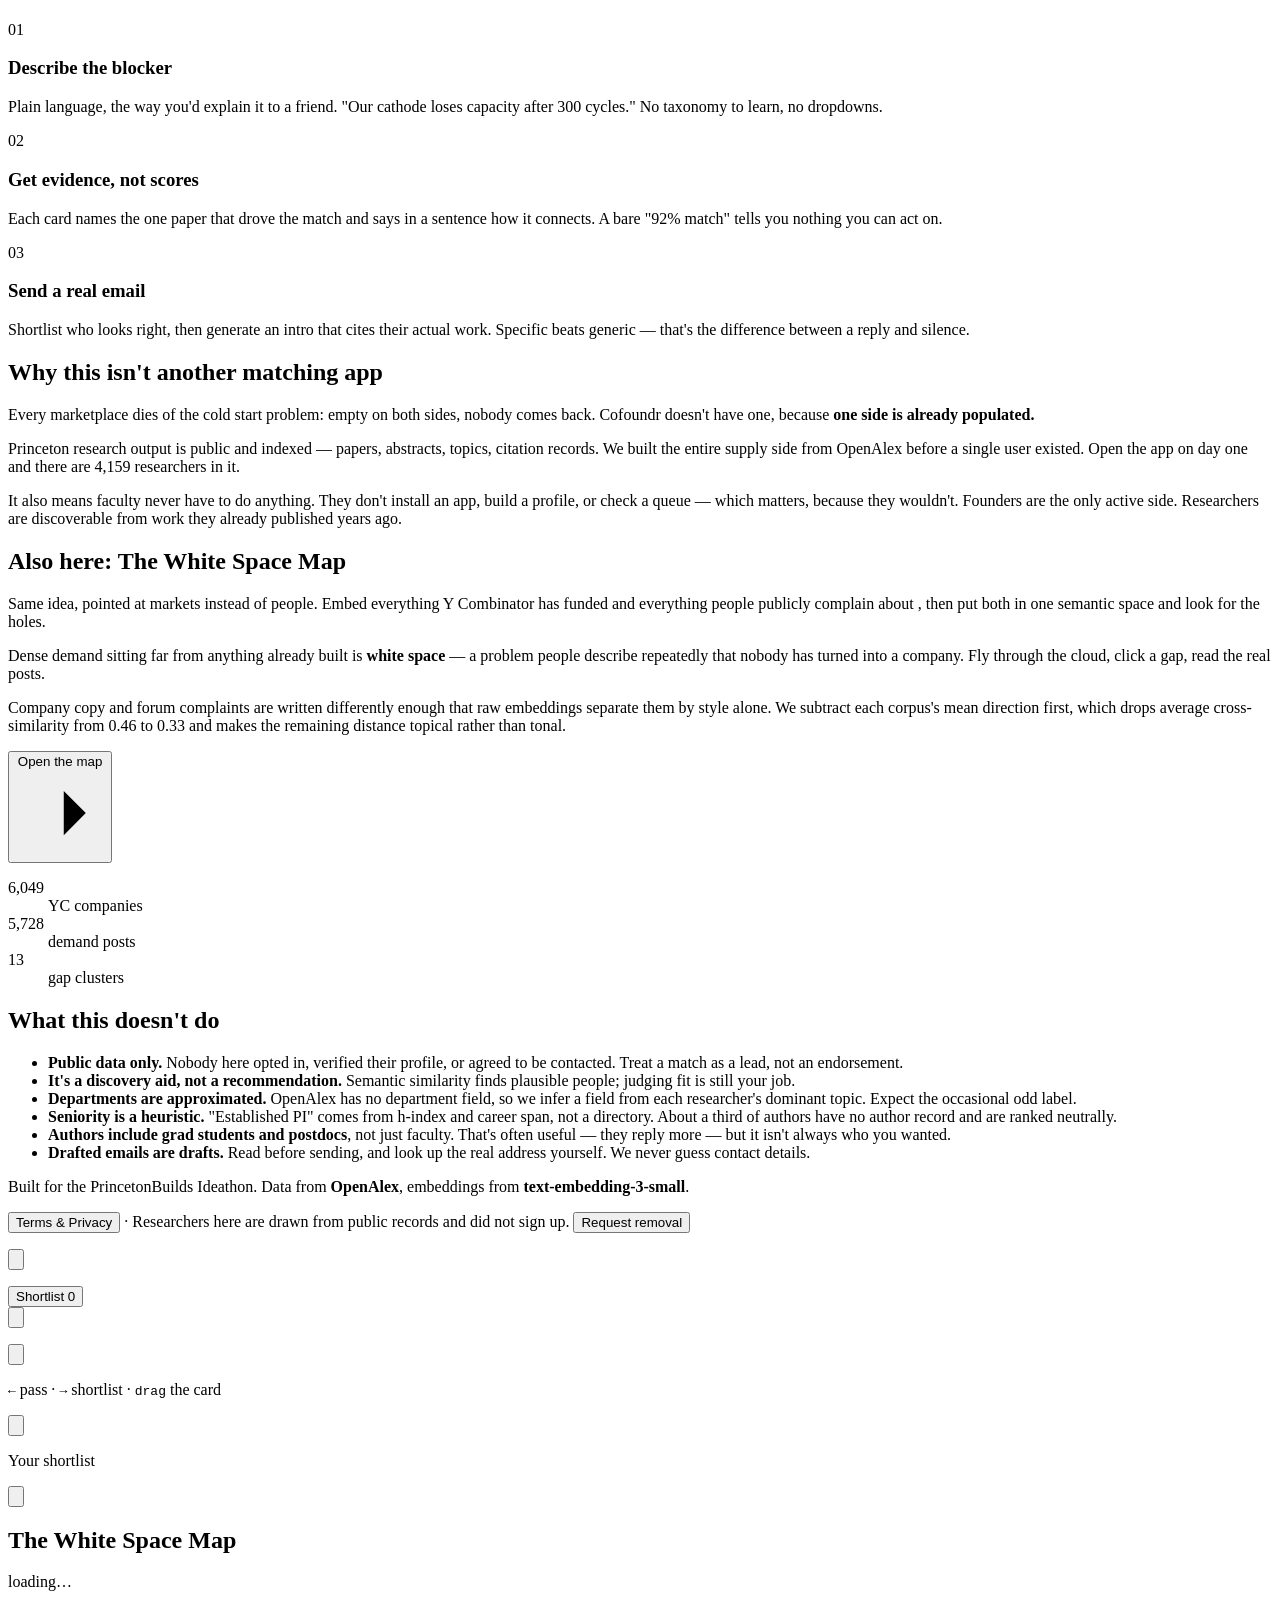
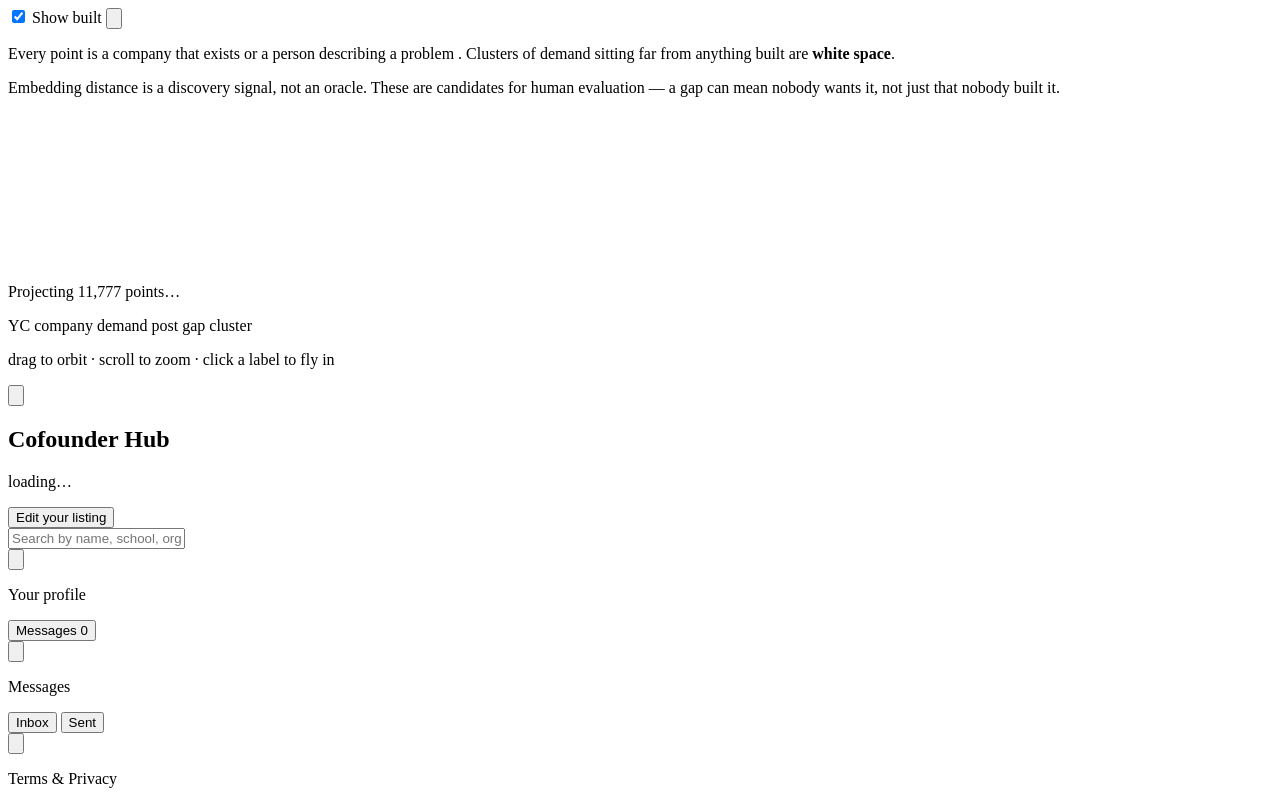
==== commit cab44d1d: "Adopt the designed logo and shift the palette to match Replaces the Venn mark with Alex's design: tw" ====
--- a/app/static/index.html
+++ b/app/static/index.html
@@ -5,7 +5,7 @@
 <meta name="viewport" content="width=device-width, initial-scale=1">
 <title>cofoundr — find the researcher who can solve your problem</title>
 <!-- inline data URI so the tab icon survives with wifi off, like everything else here -->
-<link rel="icon" href="data:image/svg+xml,%3Csvg xmlns='http://www.w3.org/2000/svg' viewBox='0 0 32 32'%3E%3Cdefs%3E%3ClinearGradient id='g' x1='0' y1='0' x2='1' y2='1'%3E%3Cstop offset='0' stop-color='%23ff9d3d'/%3E%3Cstop offset='.55' stop-color='%23ff6b1a'/%3E%3Cstop offset='1' stop-color='%23ff3d68'/%3E%3C/linearGradient%3E%3CclipPath id='r'%3E%3Ccircle cx='20.2' cy='16' r='8.6'/%3E%3C/clipPath%3E%3C/defs%3E%3Ccircle cx='11.8' cy='16' r='8.6' fill='none' stroke='%23888' stroke-width='1.8'/%3E%3Ccircle cx='20.2' cy='16' r='8.6' fill='none' stroke='%23888' stroke-width='1.8'/%3E%3Ccircle cx='11.8' cy='16' r='8.6' fill='url(%23g)' clip-path='url(%23r)'/%3E%3C/svg%3E">
+<link rel="icon" href="data:image/svg+xml,%3Csvg xmlns='http://www.w3.org/2000/svg' viewBox='0 0 120 100'%3E%3Cg fill='none' stroke-width='15' stroke-linecap='round'%3E%3Cpath d='M62.1 29.9 A27 27 0 1 0 62.1 70.1' stroke='%235b4bf5'/%3E%3Cpath d='M57.9 29.9 A27 27 0 1 1 57.9 70.1' stroke='%23888c99'/%3E%3Cpath d='M51 50 H71' stroke='%235b4bf5' stroke-width='12'/%3E%3C/g%3E%3C/svg%3E">
 <link rel="stylesheet" href="/static/style.css">
 <!-- in head, before first paint: applying the saved theme later would flash -->
 <script src="/static/theme.js"></script>
@@ -18,22 +18,18 @@
 <section id="search-view" class="view is-active">
   <nav class="nav">
     <div class="brand">
-      <!-- Two circles: the problem you have, the work someone already published.
-           The lit intersection is the whole product. -->
-      <svg class="brand-mark" viewBox="0 0 32 32" aria-hidden="true">
-        <defs>
-          <linearGradient id="cf-grad" x1="0" y1="0" x2="1" y2="1">
-            <stop offset="0" stop-color="#ff9d3d"/>
-            <stop offset="0.55" stop-color="#ff6b1a"/>
-            <stop offset="1" stop-color="#ff3d68"/>
-          </linearGradient>
-          <clipPath id="cf-right"><circle cx="20.2" cy="16" r="8.6"/></clipPath>
-        </defs>
-        <circle class="cf-ring" cx="11.8" cy="16" r="8.6"/>
-        <circle class="cf-ring" cx="20.2" cy="16" r="8.6"/>
-        <circle class="cf-lens" cx="11.8" cy="16" r="8.6" fill="url(#cf-grad)" clip-path="url(#cf-right)"/>
+      <!-- Two open rings turned toward each other with a bar bridging the gap:
+           two people, linked. Drawn as strokes so it stays crisp at any size.
+           The dark ring uses currentColor so it inverts with the theme instead
+           of going black-on-black. -->
+      <svg class="brand-mark" viewBox="0 0 120 100" aria-hidden="true">
+        <g fill="none" stroke-width="15" stroke-linecap="round">
+          <path class="cf-ring-a" d="M62.1 29.9 A27 27 0 1 0 62.1 70.1"/>
+          <path class="cf-ring-b" d="M57.9 29.9 A27 27 0 1 1 57.9 70.1"/>
+          <path class="cf-bar" d="M51 50 H71" stroke-width="12"/>
+        </g>
       </svg>
-      <span class="brand-name">cofoundr</span>
+      <span class="brand-name"><b>co</b>foundr</span>
     </div>
     <div class="nav-links">
       <a href="#how">How it works</a>
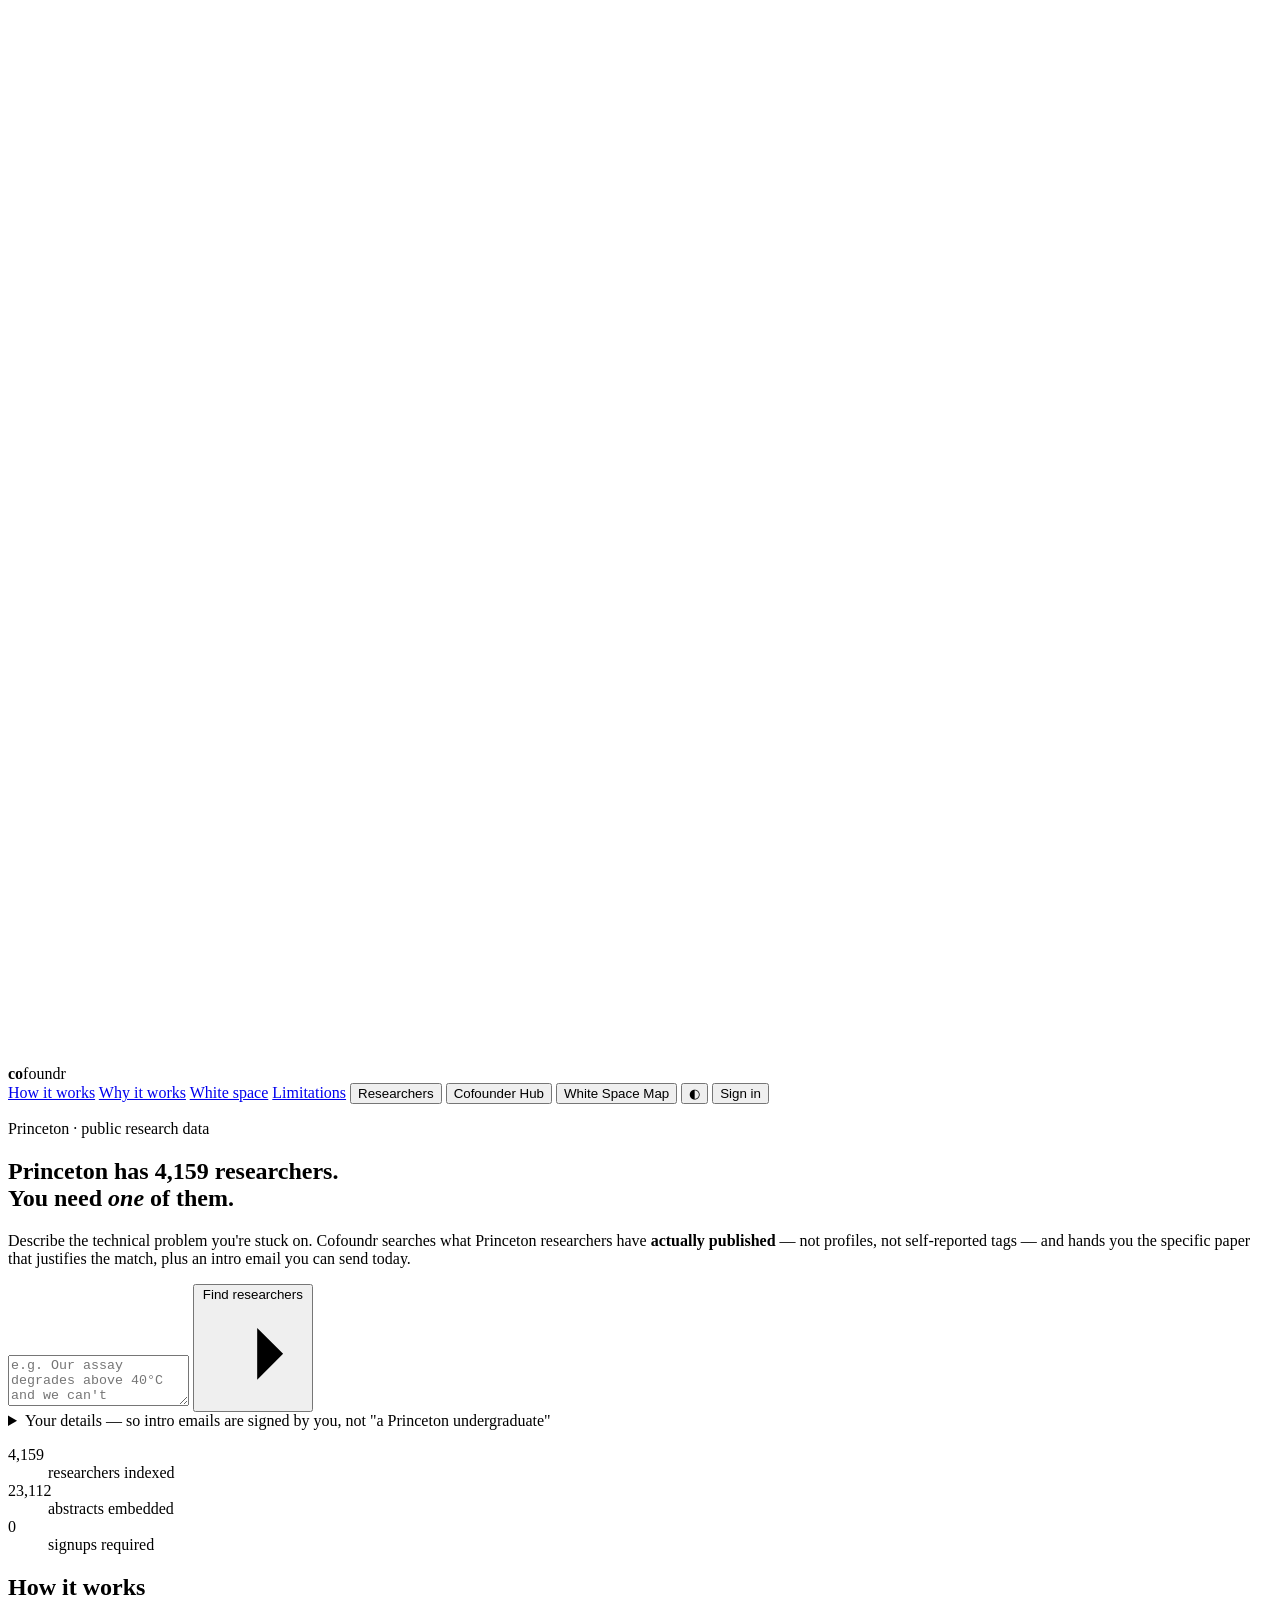
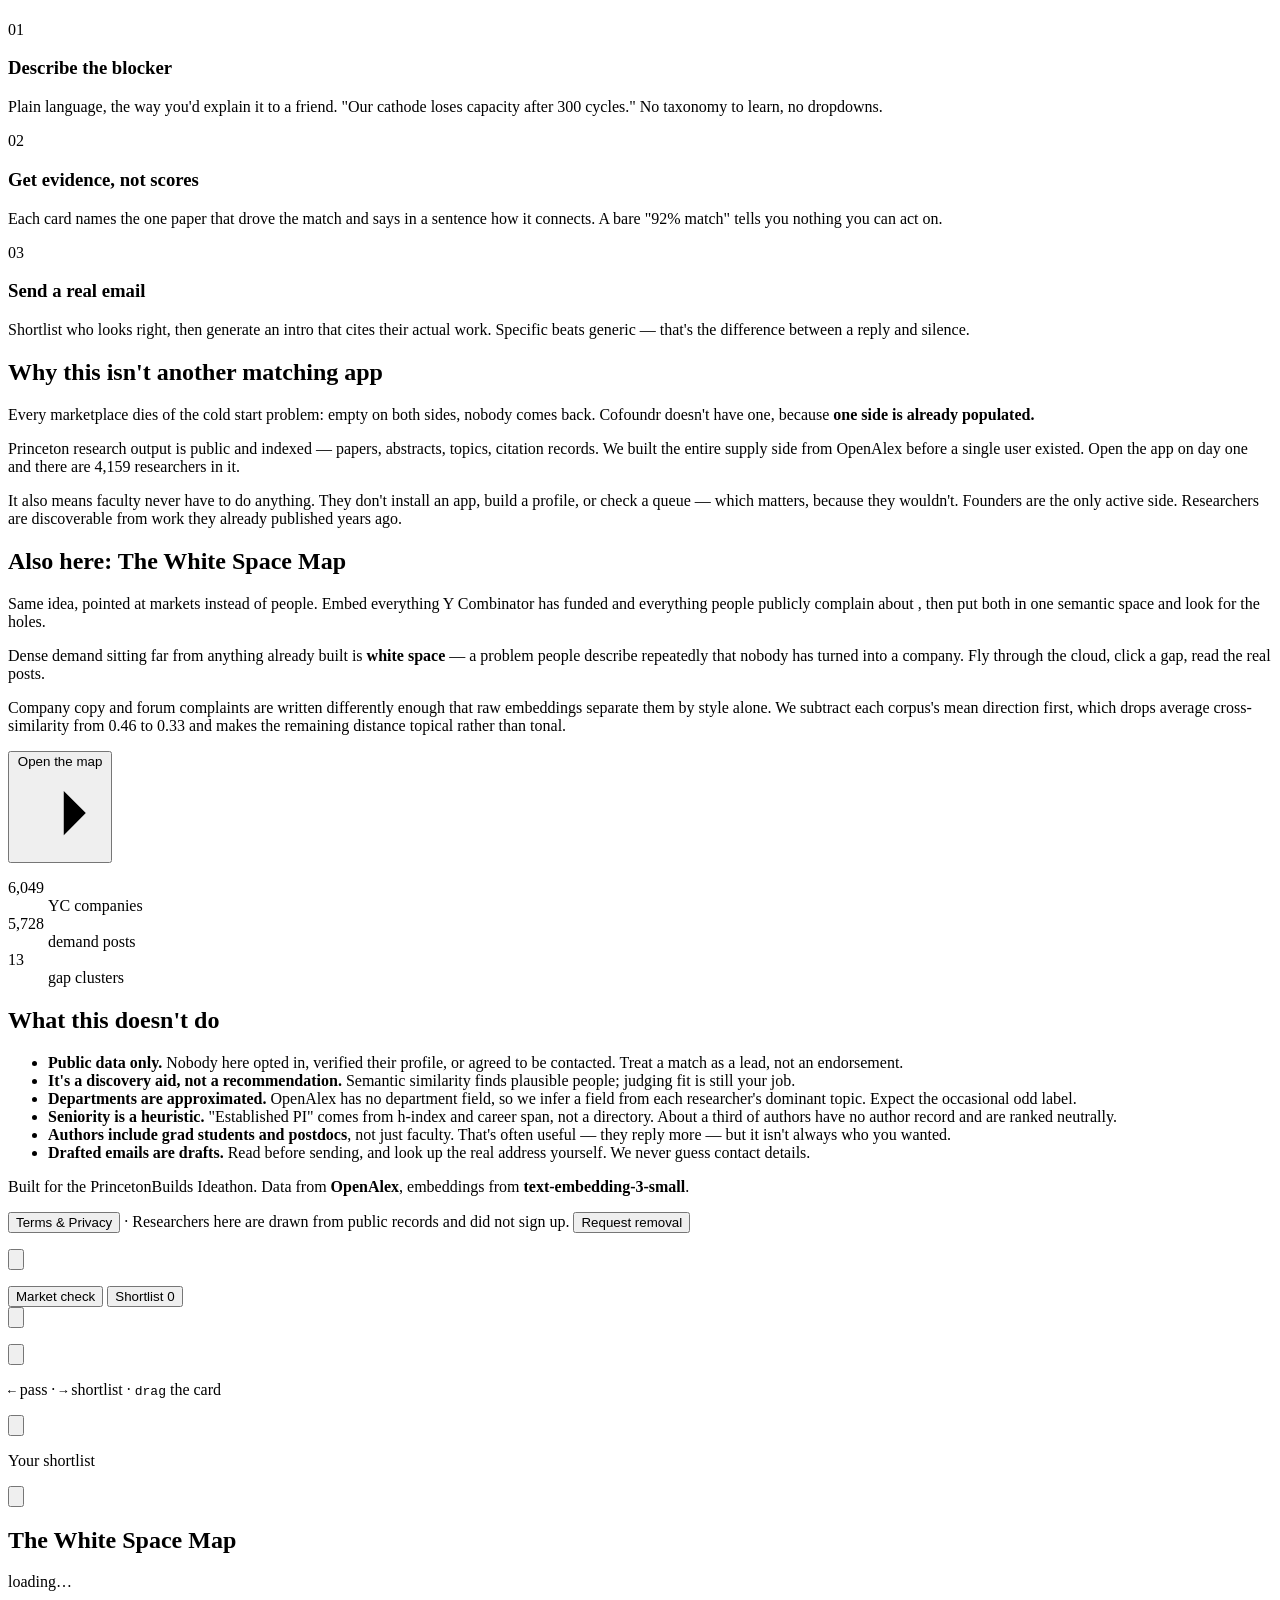
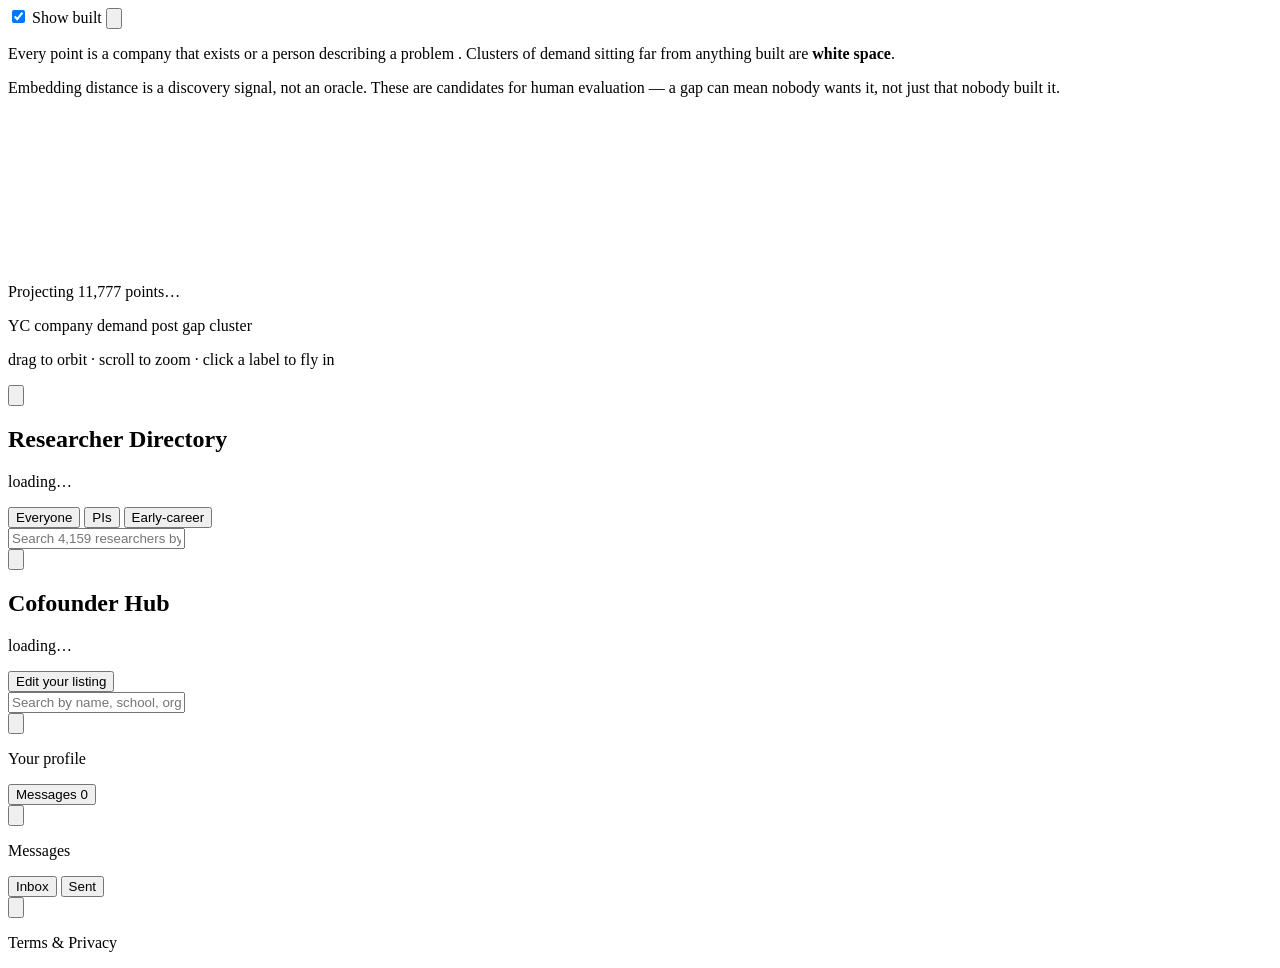
==== commit 38893f16: "Researcher directory, unlimited results, market check, settings Result cap: the 12 was an arbitrary " ====
--- a/app/static/index.html
+++ b/app/static/index.html
@@ -13,6 +13,7 @@
 <body>
 
 <div class="grain" aria-hidden="true"></div>
+<div class="techgrid" aria-hidden="true"></div>
 
 <!-- ── Landing ────────────────────────────────────────────── -->
 <section id="search-view" class="view is-active">
@@ -36,6 +37,7 @@
       <a href="#insight">Why it works</a>
       <a href="#map">White space</a>
       <a href="#limits">Limitations</a>
+      <button class="nav-cta" id="open-dir">Researchers</button>
       <button class="nav-cta" id="open-hub">Cofounder Hub</button>
       <button class="nav-cta" id="open-map">White Space Map</button>
       <button class="theme-toggle" id="theme-toggle" title="Theme">◐</button>
@@ -192,6 +194,7 @@
       <svg viewBox="0 0 24 24"><path d="M19 12H6M11 18l-6-6 6-6"/></svg>
     </button>
     <p class="topbar-problem" id="topbar-problem"></p>
+    <button class="shortlist-btn" id="position-btn" title="Is this space crowded or open?">Market check</button>
     <button class="shortlist-btn" id="shortlist-btn">
       Shortlist <span class="badge" id="shortlist-count">0</span>
     </button>
@@ -201,9 +204,12 @@
     <div class="deck" id="deck" aria-live="polite"></div>
 
     <div class="deck-empty" id="deck-empty" hidden>
-      <h2>That's everyone.</h2>
+      <h2 id="deck-empty-title">That's the batch.</h2>
       <p id="deck-empty-sub"></p>
-      <button class="btn-primary" id="view-shortlist-btn">Review shortlist</button>
+      <div class="deck-empty-actions">
+        <button class="ghost-btn" id="load-more-btn">Load 25 more</button>
+        <button class="btn-primary" id="view-shortlist-btn">Review shortlist</button>
+      </div>
     </div>
   </div>
 
@@ -280,6 +286,32 @@
   </div>
 
   <article class="ws-detail" id="ws-detail" hidden></article>
+</section>
+
+<!-- ── Researcher Directory ───────────────────────────────── -->
+<section id="dir-view" class="view">
+  <header class="topbar">
+    <button class="icon-btn" id="dir-back" aria-label="Back">
+      <svg viewBox="0 0 24 24"><path d="M19 12H6M11 18l-6-6 6-6"/></svg>
+    </button>
+    <div class="ws-head">
+      <h2>Researcher Directory</h2>
+      <p id="dir-count">loading…</p>
+    </div>
+    <div class="seg" id="dir-sen">
+      <button class="seg-btn is-on" data-sen="">Everyone</button>
+      <button class="seg-btn" data-sen="pi">PIs</button>
+      <button class="seg-btn" data-sen="early">Early-career</button>
+    </div>
+  </header>
+  <div class="hub-body">
+    <div class="hub-controls">
+      <input class="claim-search" id="dir-q" placeholder="Search 4,159 researchers by name, field, or topic…" autocomplete="off">
+      <div class="hub-facets" id="dir-facets"></div>
+    </div>
+    <div class="dir-grid" id="dir-grid"></div>
+    <div class="dir-more"><button class="ghost-btn" id="dir-more" hidden>Load more</button></div>
+  </div>
 </section>
 
 <!-- ── Cofounder Hub ──────────────────────────────────────── -->
@@ -438,6 +470,7 @@
 <script src="/static/whitespace.js"></script>
 <script src="/static/accounts.js"></script>
 <script src="/static/hub.js"></script>
+<script src="/static/directory.js"></script>
 <script src="/static/app.js"></script>
 </body>
 </html>
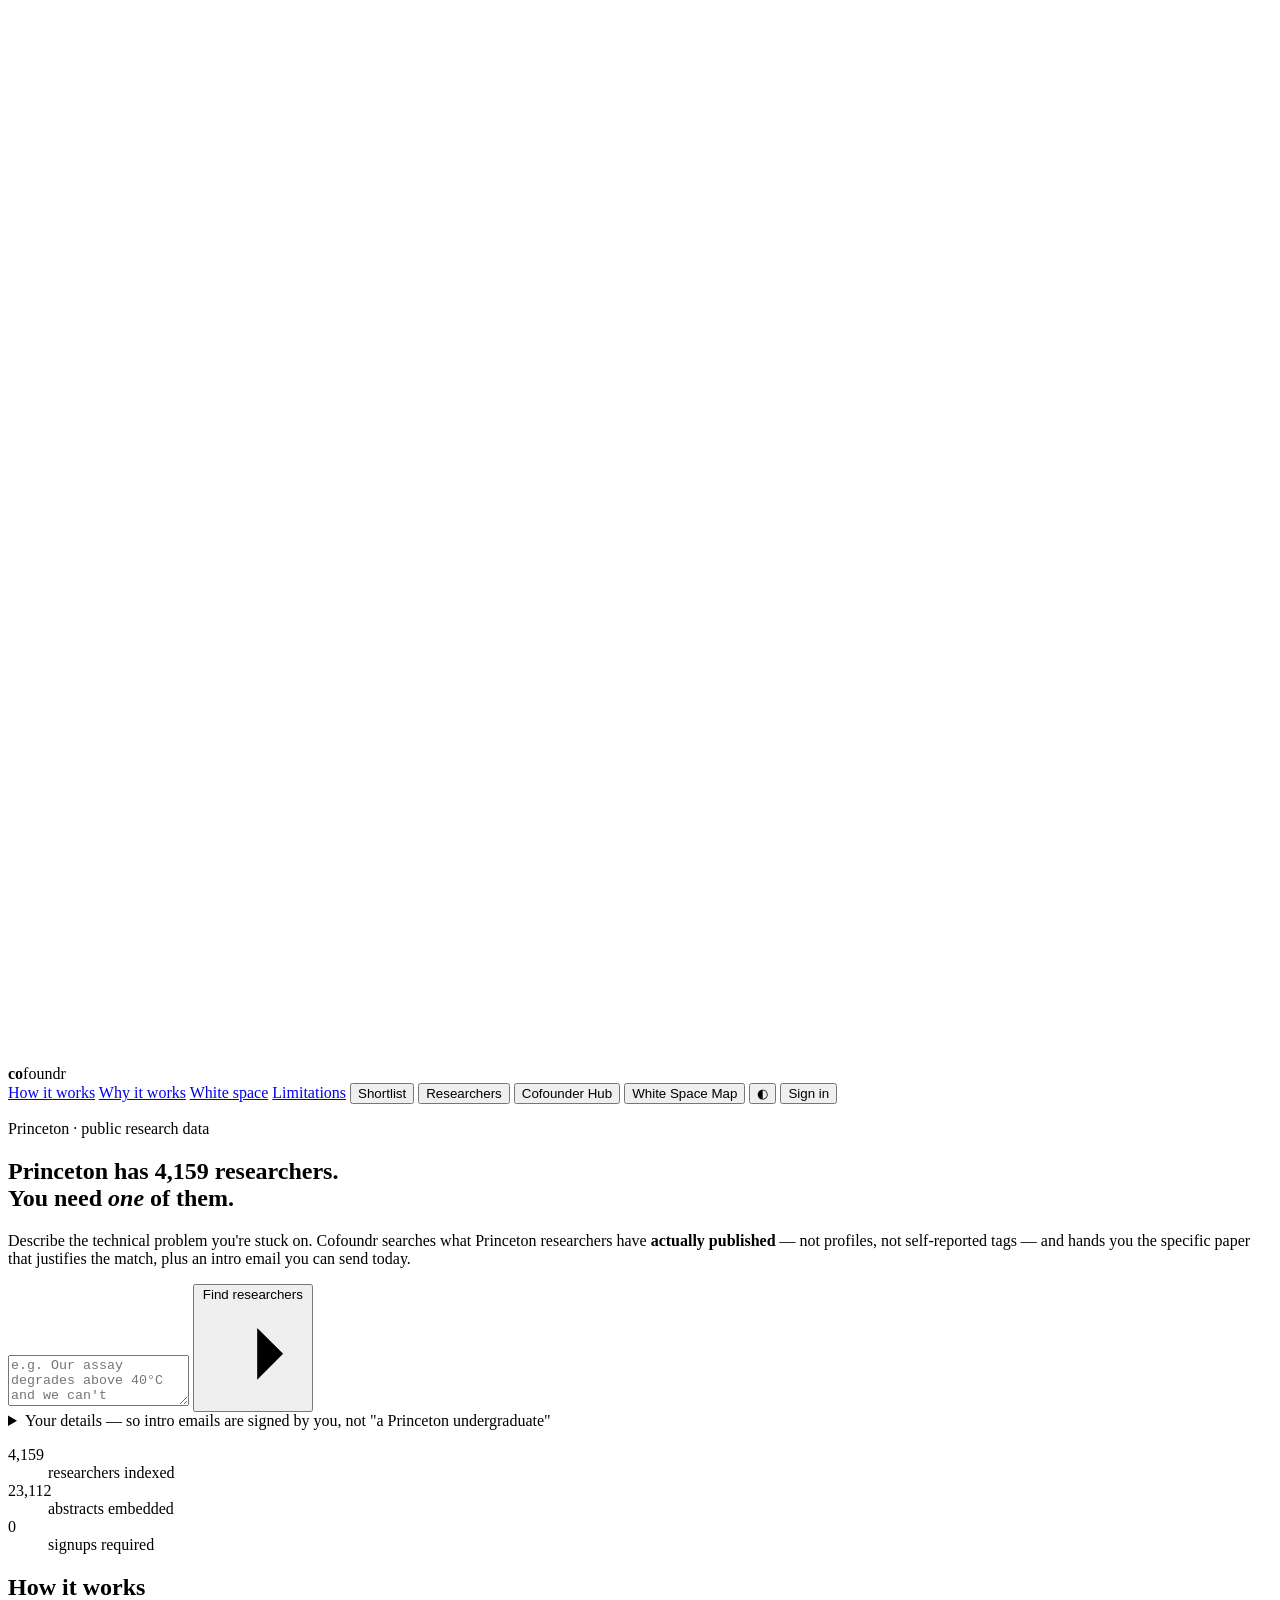
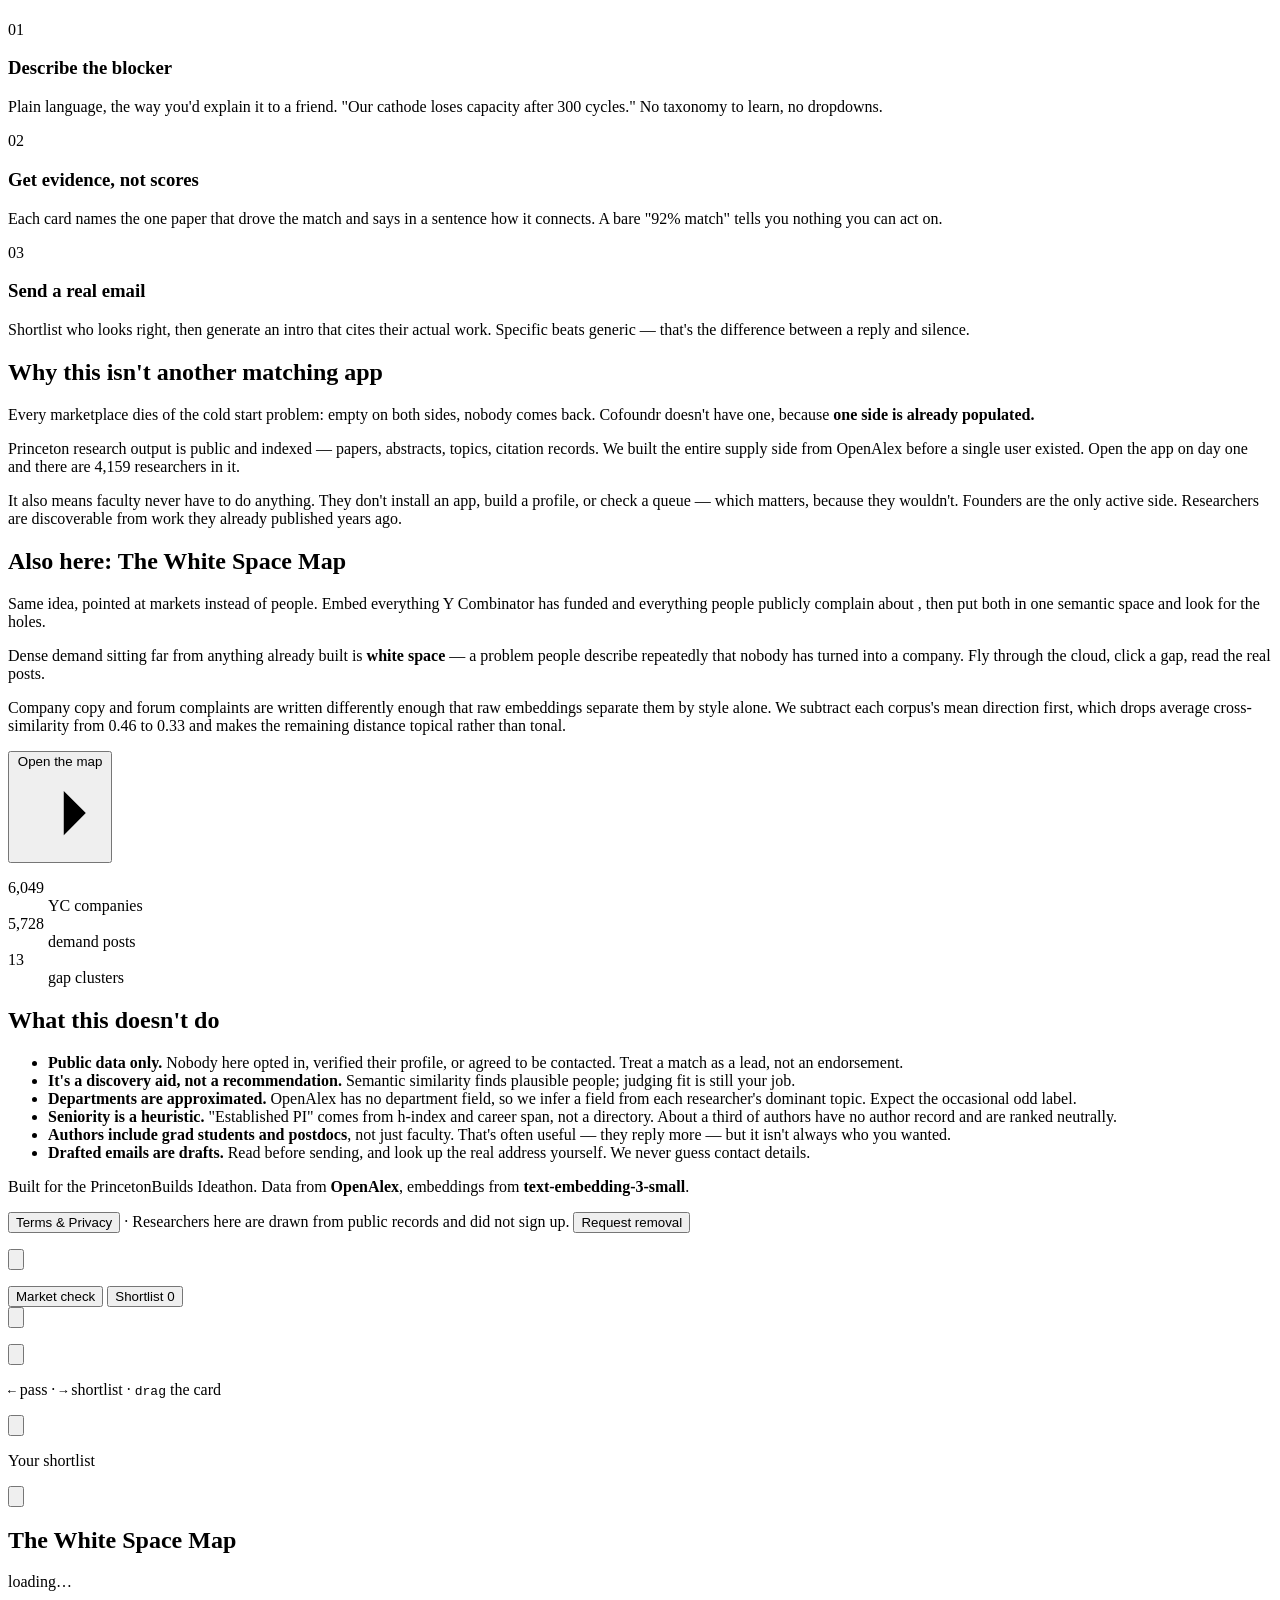
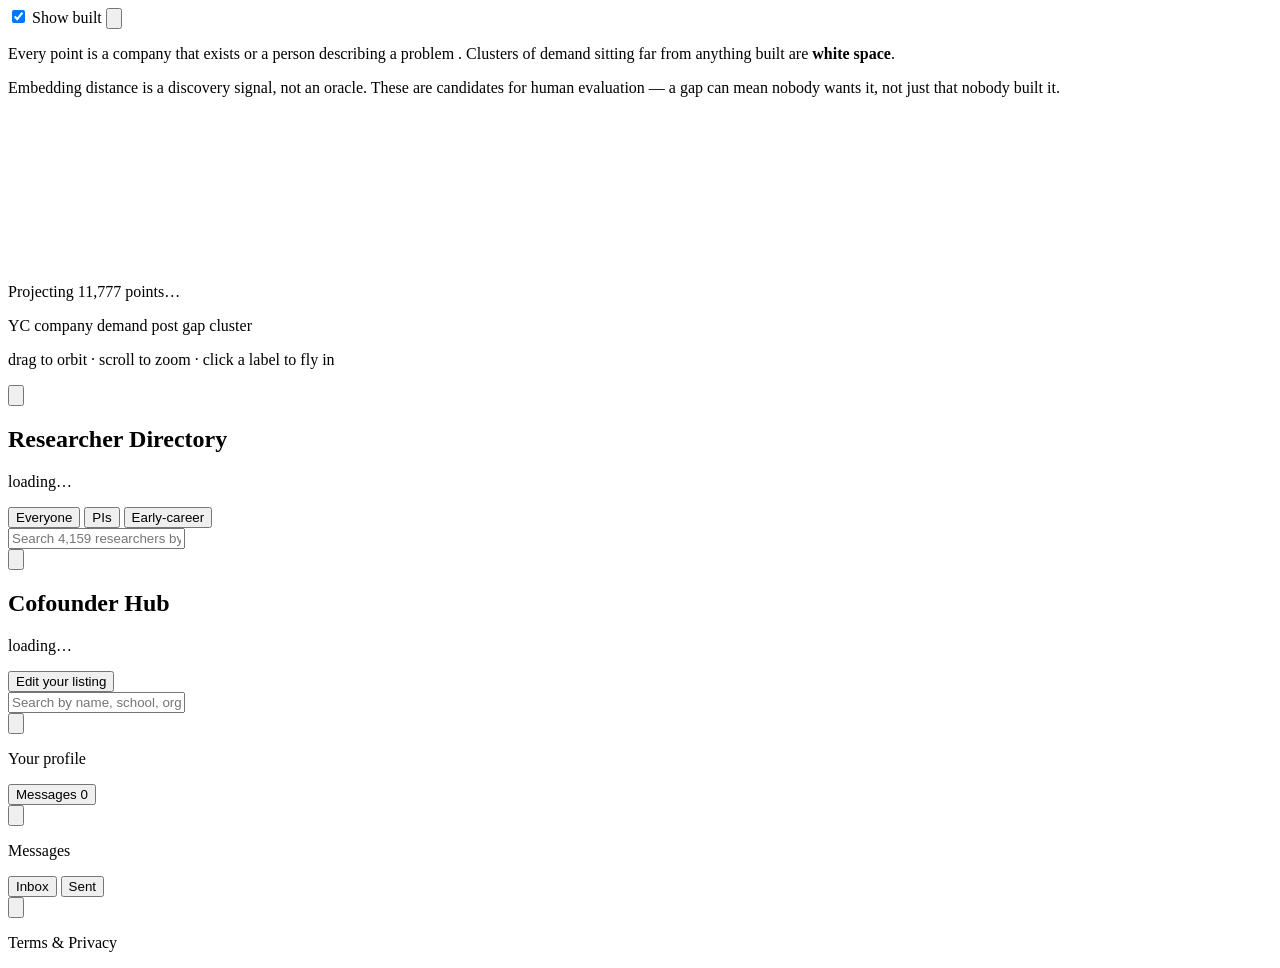
==== commit eb053404: "Persist the shortlist and track outreach status Shortlisting now writes through to the database for " ====
--- a/app/static/index.html
+++ b/app/static/index.html
@@ -37,6 +37,7 @@
       <a href="#insight">Why it works</a>
       <a href="#map">White space</a>
       <a href="#limits">Limitations</a>
+      <button class="nav-cta" id="open-shortlist">Shortlist</button>
       <button class="nav-cta" id="open-dir">Researchers</button>
       <button class="nav-cta" id="open-hub">Cofounder Hub</button>
       <button class="nav-cta" id="open-map">White Space Map</button>
@@ -48,6 +49,7 @@
   <div class="landing">
     <header class="search-inner">
       <p class="eyebrow">Princeton · public research data</p>
+      <p class="telemetry" id="telemetry"></p>
       <h1 class="hero">
         Princeton has <span class="count">4,159</span> researchers.<br>
         You need <em>one</em> of them.
@@ -59,7 +61,7 @@
         match, plus an intro email you can send today.
       </p>
 
-      <form id="search-form" class="search-box" autocomplete="off">
+      <form id="search-form" class="search-box beam" autocomplete="off">
         <textarea id="problem-input" rows="3" placeholder="e.g. Our assay degrades above 40°C and we can't stabilize the enzyme…" aria-label="Describe your technical problem"></textarea>
         <button type="submit" class="btn-primary" id="search-btn">
           <span>Find researchers</span>
@@ -467,6 +469,7 @@
 
 <script src="/static/gradient.js"></script>
 <script src="/static/motion.js"></script>
+<script src="/static/hud.js"></script>
 <script src="/static/whitespace.js"></script>
 <script src="/static/accounts.js"></script>
 <script src="/static/hub.js"></script>
